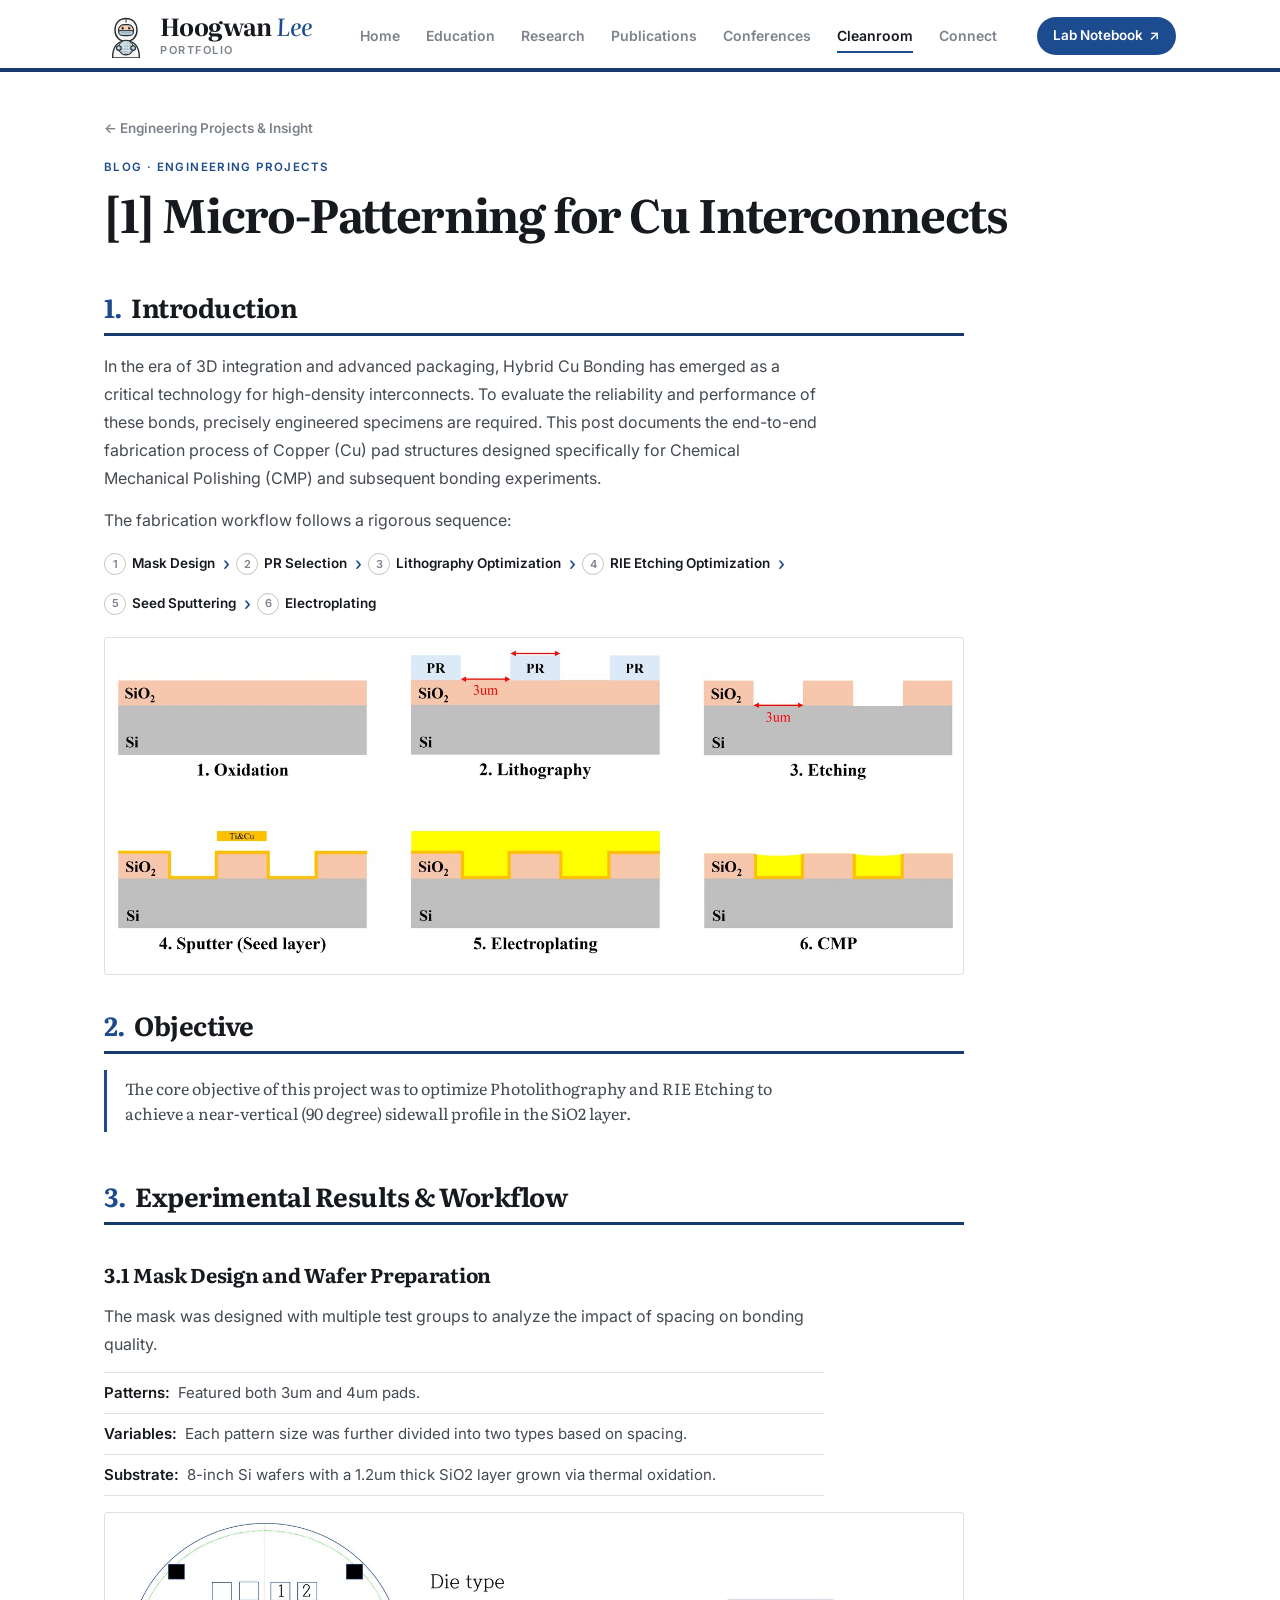
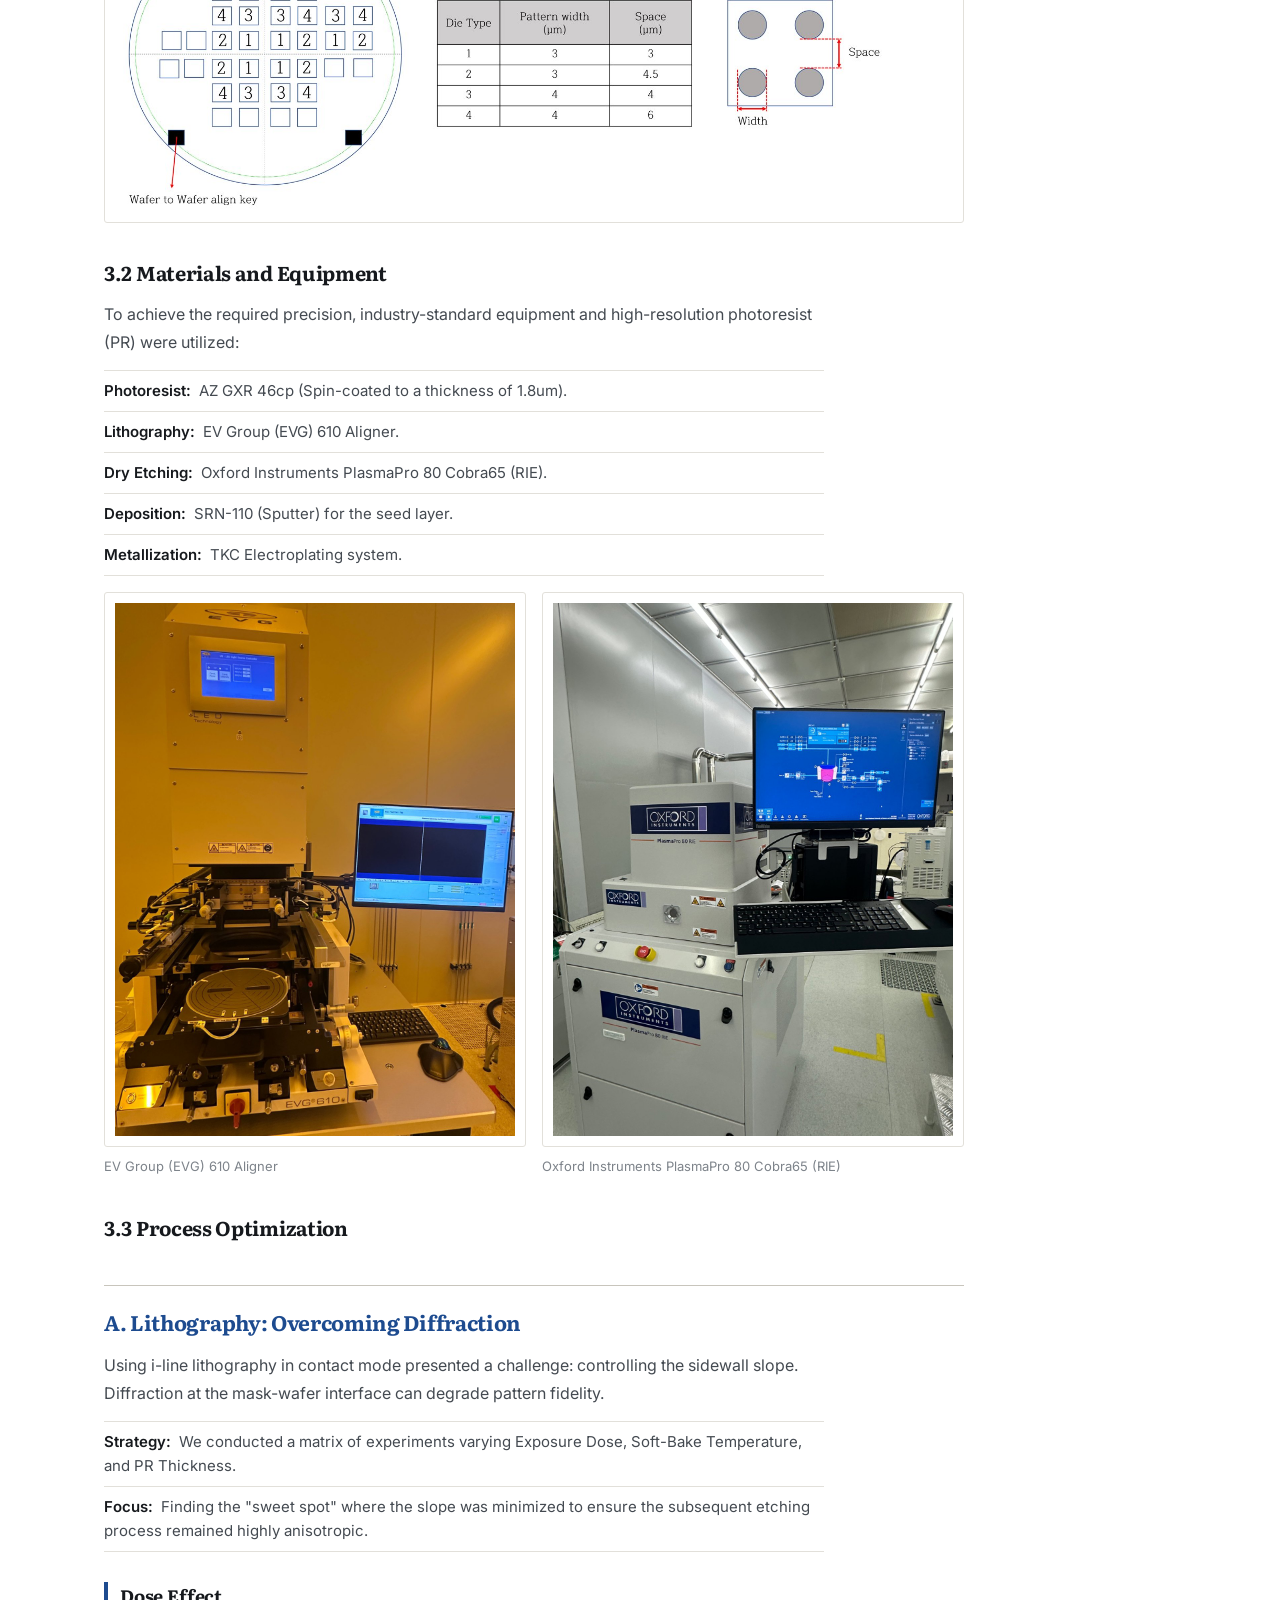
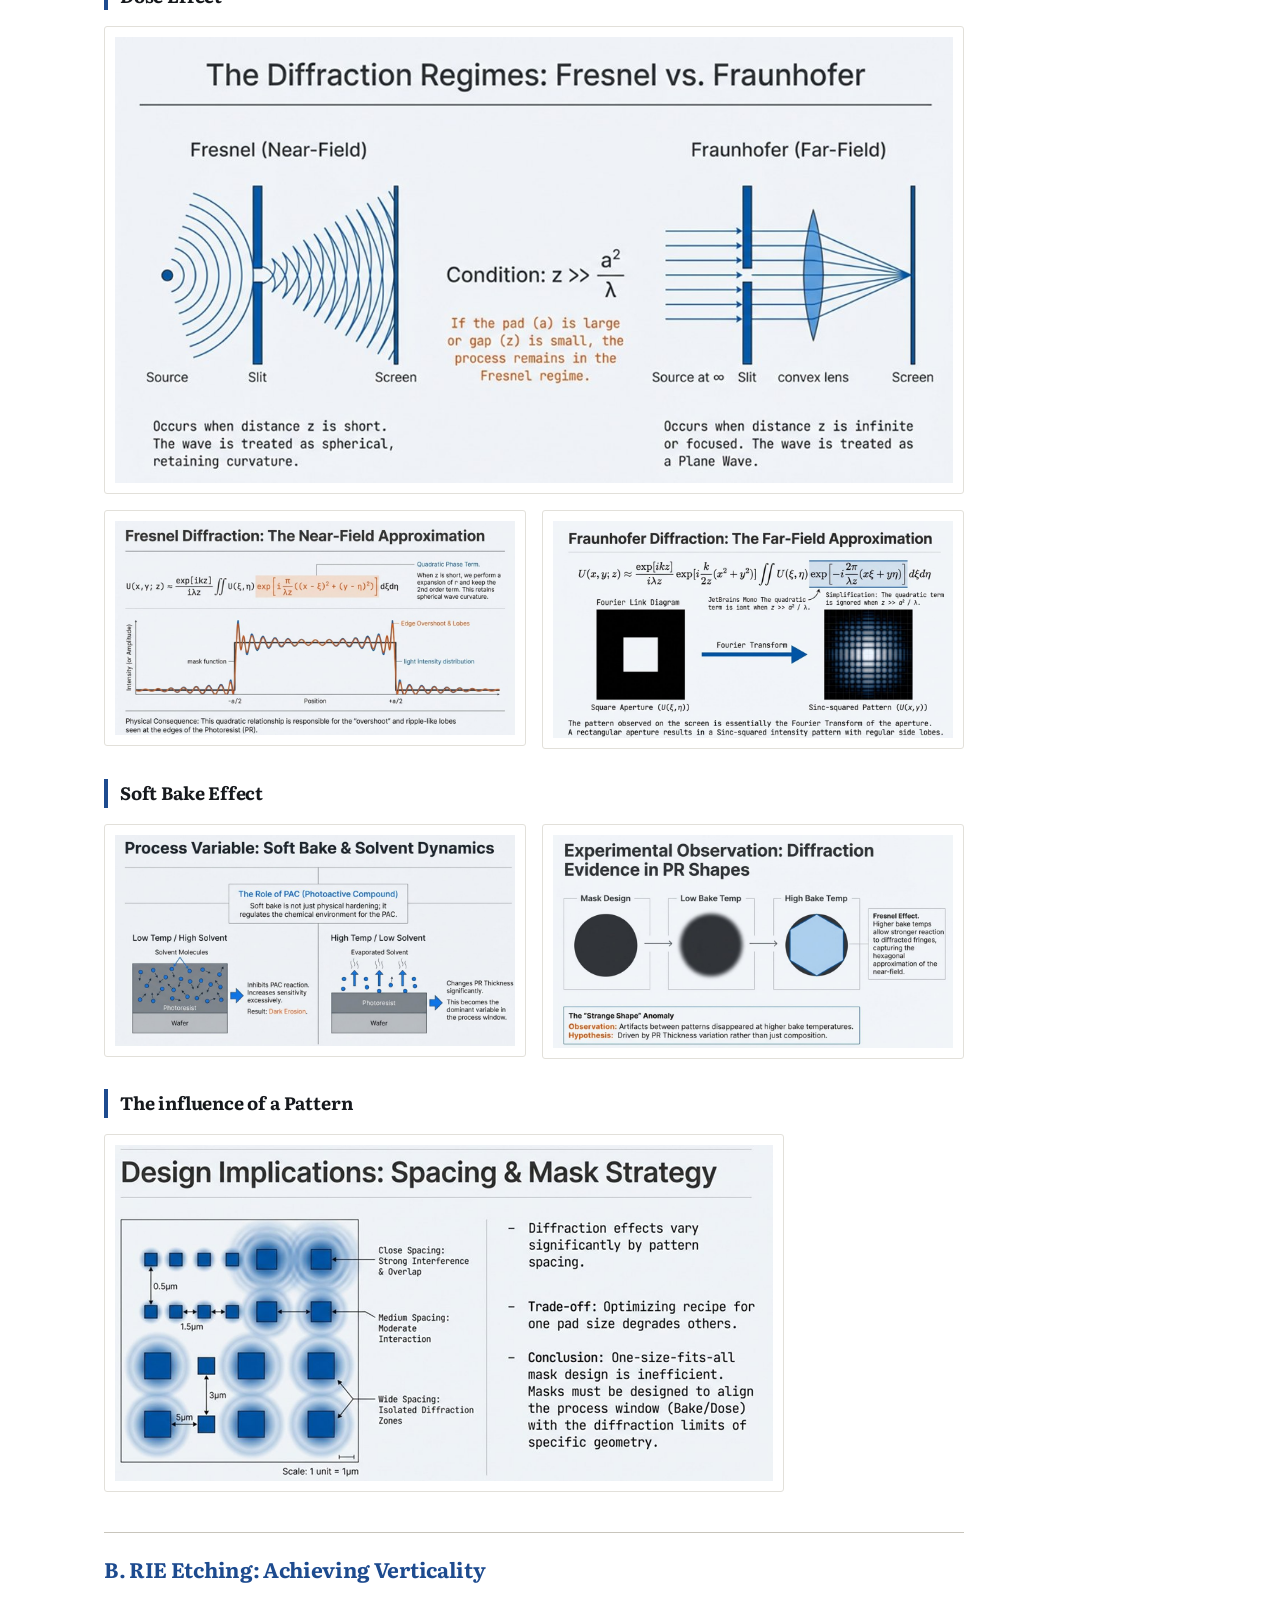
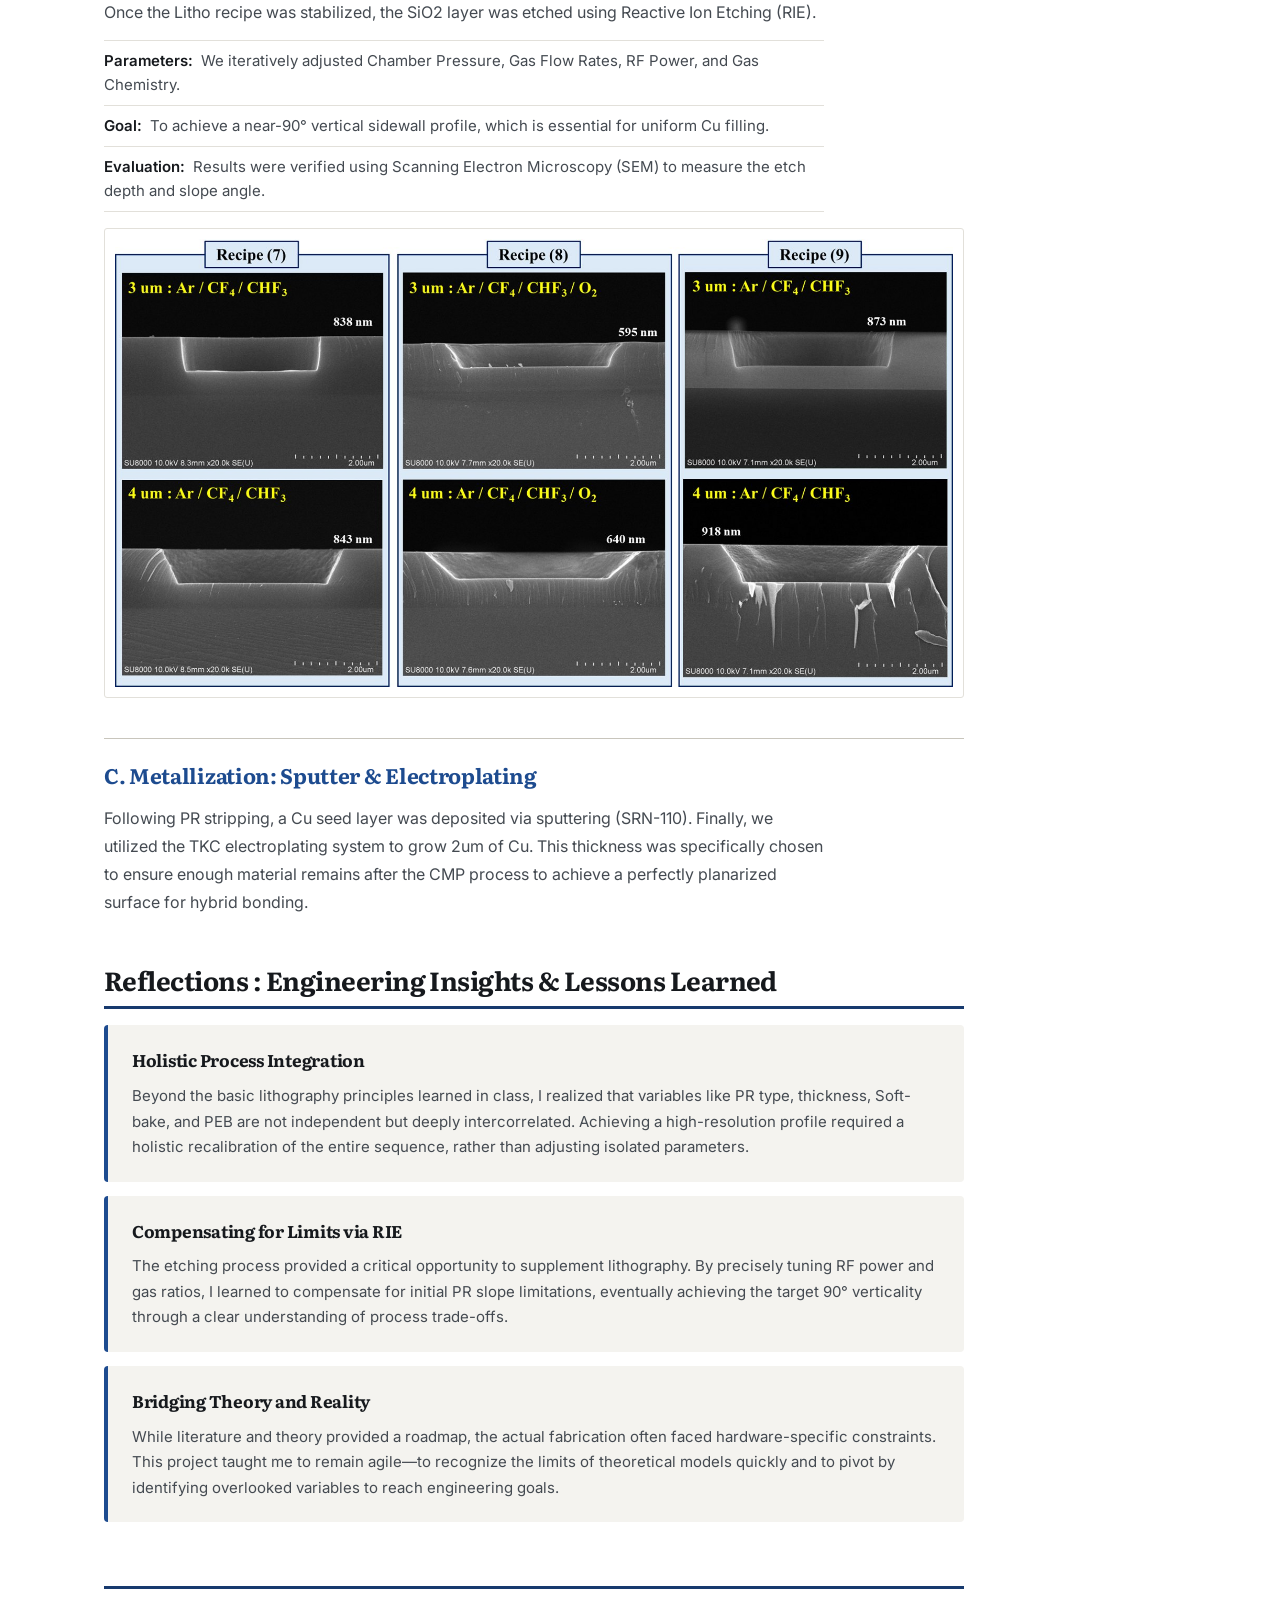
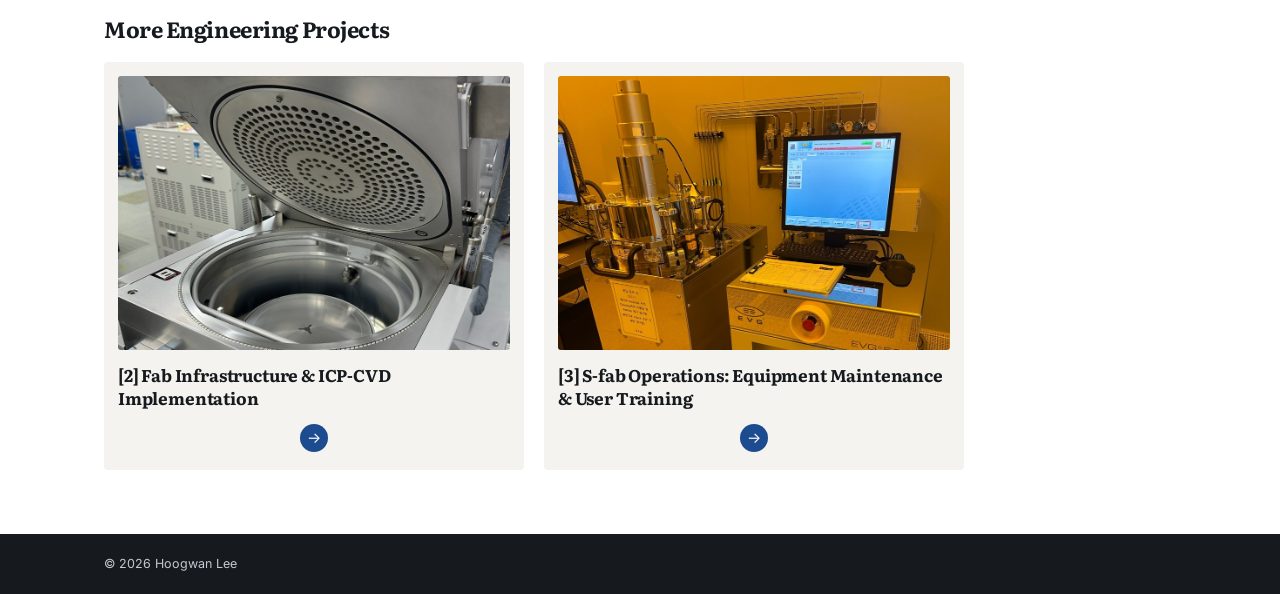
==== blog-1.html @ 6258e4db "Education: UNLV certificate photo beside the exchange program entry Co-Authored-By: Claude Opus 5.5 " ====
<!DOCTYPE html>
<html lang="en">
<head>
<meta charset="UTF-8">
<meta name="viewport" content="width=device-width, initial-scale=1.0, viewport-fit=cover">
<title>[1] Micro-Patterning for Cu Interconnects · Hoogwan Lee</title>
<meta name="claude:viewport-fit-sides" content="cover">
<meta name="description" content="Researcher-engineer bridging advanced process innovation with system-level architecture for next-generation 3D integration">
<link rel="icon" type="image/svg+xml" href="assets/engineer.svg">
<meta property="og:type" content="website">
<meta property="og:site_name" content="Hoogwan's Portfolio">
<meta property="og:title" content="Hoogwan's Portfolio">
<meta property="og:description" content="Hoogwan Lee · Semiconductor Engineering · Advanced Packaging">
<meta property="og:url" content="https://hoogwan-portfolio.vercel.app/">
<meta property="og:image" content="https://hoogwan-portfolio.vercel.app/assets/og-image.png">
<meta property="og:image:width" content="1200">
<meta property="og:image:height" content="630">
<meta name="twitter:card" content="summary_large_image">
<meta name="twitter:title" content="Hoogwan's Portfolio">
<meta name="twitter:image" content="https://hoogwan-portfolio.vercel.app/assets/og-image.png">
<link rel="preconnect" href="https://fonts.googleapis.com">
<link rel="preconnect" href="https://fonts.gstatic.com" crossorigin>
<link href="https://fonts.googleapis.com/css2?family=Literata:ital,opsz,wght@0,7..72,400..800;1,7..72,400..700&family=Inter:wght@400;500;600;700&family=JetBrains+Mono:wght@400;500&display=swap" rel="stylesheet">
<style>
/* Layout: science-journal front page (as Hoogwan's Lab Notebook) — white page, ink type, heavy rules in one deep-blue signal colour */
:root {
  --ink: #16191d;
  --slate: #232a33;
  --mist: #c8c5bc;
  --bg: #ffffff;
  --plate: #ffffff;
  --panel: #f4f3ef;
  --line: #e2e0da;
  --line-strong: #c8c5bc;
  --ink-mid: #444a51;
  --ink-soft: #7d838a;
  --rule: #173a6e;
  --signal: #1d4b8f;
  --band: #232a33;
  --band-deep: #16191d;
  --on-band: #ffffff;
  --on-band-soft: #c3cad2;
  --serif: 'Literata', 'Source Serif 4', Georgia, 'Times New Roman', serif;
  --sans: 'Inter', -apple-system, 'Segoe UI', Roboto, 'Apple SD Gothic Neo', sans-serif;
  --mono: 'JetBrains Mono', 'SF Mono', Menlo, Consolas, monospace;
  --masthead-h: 72px;
}
@media (prefers-color-scheme: dark) {
  :root:not([data-theme="light"]) {
    --bg: #121418; --plate: #ffffff; --panel: #1b1e23; --line: #2b2f36; --line-strong: #3d424a; --mist: #4b5361;
    --ink: #eceae5; --ink-mid: #b9bcc1; --ink-soft: #868b92; --rule: #4f7cc4; --signal: #8fb2ea;
    --band: #1e242c; --band-deep: #0f1114; --on-band: #f4f4f2; --on-band-soft: #aab2bb;
    color-scheme: dark;
  }
}
:root[data-theme="dark"] {
  --bg: #121418; --plate: #ffffff; --panel: #1b1e23; --line: #2b2f36; --line-strong: #3d424a; --mist: #4b5361;
  --ink: #eceae5; --ink-mid: #b9bcc1; --ink-soft: #868b92; --rule: #4f7cc4; --signal: #8fb2ea;
  --band: #1e242c; --band-deep: #0f1114; --on-band: #f4f4f2; --on-band-soft: #aab2bb;
  color-scheme: dark;
}

* { box-sizing: border-box; }
[hidden] { display: none !important; }
html { scroll-behavior: smooth; }
@media (prefers-reduced-motion: reduce) { html { scroll-behavior: auto; } * { transition: none !important; } }
body {
  margin: 0; background: var(--bg); color: var(--ink);
  font-family: var(--sans); font-size: 15px; line-height: 1.6; -webkit-font-smoothing: antialiased;
}
a { color: inherit; }
:focus-visible { outline: 2px solid var(--signal); outline-offset: 3px; }
.wrap {
  max-width: 1120px; margin: 0 auto;
  padding-left: max(24px, env(safe-area-inset-left, 0px));
  padding-right: max(24px, env(safe-area-inset-right, 0px));
}

/* ---------- masthead ---------- */
.masthead { position: sticky; top: env(safe-area-inset-top, 0px); z-index: 20; background: var(--bg); box-shadow: inset 0 -4px 0 var(--rule); }
.masthead .wrap { display: flex; align-items: center; gap: 28px; min-height: var(--masthead-h); }
.brand { display: flex; align-items: center; gap: 12px; text-decoration: none; flex-shrink: 0; }
.brand img { width: 44px; height: 44px; display: block; }
.brand-name { display: block; font-family: var(--serif); font-size: 24px; font-weight: 700; line-height: 1.05; letter-spacing: -0.025em; font-variation-settings: "opsz" 60; }
.brand-name em { font-style: italic; font-weight: 500; color: var(--signal); }
.brand-sub { display: block; margin-top: 4px; font-size: 11px; font-weight: 600; letter-spacing: 0.14em; text-transform: uppercase; color: var(--ink-soft); }
.nav { margin-left: auto; display: flex; gap: 2px; overflow-x: auto; scrollbar-width: none; }
.nav::-webkit-scrollbar { display: none; }
.nav a { position: relative; padding: 24px 12px; font-size: 14px; font-weight: 600; color: var(--ink-soft); text-decoration: none; white-space: nowrap; transition: color .15s; }
.nav a:hover, .nav a.active { color: var(--ink); }
.nav a.active::after { content: ""; position: absolute; left: 12px; right: 12px; bottom: 18px; height: 2px; background: var(--signal); }
.nav a.page::after { content: " ↗"; font-weight: 500; color: var(--ink-soft); position: static; background: none; }

.nb-btn { flex-shrink: 0; display: inline-flex; align-items: center; gap: 6px; padding: 8px 16px; border-radius: 999px; background: var(--signal); color: var(--bg); font-size: 13.5px; font-weight: 600; text-decoration: none; white-space: nowrap; transition: filter .15s, transform .15s; }
.nb-btn:hover { filter: brightness(1.12); transform: translateY(-1px); }

/* ---------- shared scaffolding ---------- */
section { scroll-margin-top: calc(var(--masthead-h) + 12px); }
.block { padding-block: 30px 20px; }
.head { display: flex; align-items: baseline; flex-wrap: wrap; gap: 6px 14px; border-bottom: 3px solid var(--rule); padding-bottom: 12px; margin-bottom: 4px; }
.head h2 { margin: 0; font-family: var(--serif); font-size: 28px; font-weight: 700; letter-spacing: -0.025em; text-wrap: balance; }
.head-note { margin-left: auto; font-size: 13px; color: var(--ink-soft); }
.kicker { font-size: 11.5px; font-weight: 600; letter-spacing: 0.12em; text-transform: uppercase; color: var(--signal); }
.sub { margin: 28px 0 0; font-size: 11.5px; font-weight: 600; letter-spacing: 0.14em; text-transform: uppercase; color: var(--ink-soft); }
.link { text-decoration: none; background-image: linear-gradient(var(--signal), var(--signal)); background-size: 0 1.5px; background-position: 0 100%; background-repeat: no-repeat; transition: background-size .25s; }
.link:hover { background-size: 100% 1.5px; }
.more::after { content: " →"; color: var(--signal); }
.chips { display: flex; flex-wrap: wrap; gap: 6px; }
.chip { border: 1px solid var(--line-strong); border-radius: 999px; padding: 3px 11px; font-size: 12.5px; color: var(--ink-mid); background: transparent; white-space: nowrap; }

/* ---------- lead / tabs ---------- */
.lead-top { padding-block: 44px 28px; }
.lead-top h1 { margin: 14px 0 0; max-width: 1000px; font-family: var(--serif); font-size: clamp(32px, 4.4vw, 54px); font-weight: 700; line-height: 1.1; letter-spacing: -0.03em; font-variation-settings: "opsz" 72; text-wrap: balance; }
.lead-top h1 em { font-style: italic; font-weight: 500; color: var(--signal); }
.lead { display: grid; grid-template-columns: 1fr 1fr; gap: 48px; align-items: start; padding-block: 0 36px; }
.lead > * { min-width: 0; }
.tabs { display: inline-flex; gap: 4px; padding: 4px; margin-bottom: 20px; border: 1px solid var(--line-strong); border-radius: 999px; max-width: 100%; overflow-x: auto; scrollbar-width: none; }
.tab { border: 0; background: transparent; padding: 8px 18px; border-radius: 999px; font: 600 14px var(--sans); color: var(--ink-mid); cursor: pointer; white-space: nowrap; transition: background .15s, color .15s; }
.tab:hover { color: var(--ink); background: var(--panel); }
.tab[aria-selected="true"] { color: var(--bg); background: var(--signal); }
.tabpanel { min-height: 0; }
.tabpanel p { margin: 0 0 16px; font-size: 15.5px; line-height: 1.72; color: var(--ink-mid); max-width: 560px; }
.kv { margin: 0; padding: 0; list-style: none; display: grid; gap: 0; max-width: 560px; }
.kv li { display: flex; justify-content: space-between; flex-wrap: wrap; gap: 2px 16px; padding: 8px 0; border-top: 1px solid var(--line); font-size: 14px; }
.kv li span:last-child { color: var(--ink-soft); font-variant-numeric: tabular-nums; }
.interest-tags { margin: 4px 0 18px; }
.stats { display: flex; flex-wrap: wrap; row-gap: 14px; margin-top: 28px; }
.stats div { display: flex; flex-direction: column; padding-right: 18px; margin-right: 18px; border-right: 1px solid var(--line); font-size: 11px; letter-spacing: 0.08em; text-transform: uppercase; color: var(--ink-soft); }
.stats div:last-child { border-right: none; }
.stats b { font-family: var(--serif); font-size: 30px; font-weight: 700; color: var(--ink); letter-spacing: -0.02em; text-transform: none; line-height: 1.1; font-variant-numeric: tabular-nums; }
.fig { margin: 0; }
.fig img { display: block; width: 100%; height: auto; aspect-ratio: 16 / 10; object-fit: cover; border-radius: 3px; max-width: 100%; }
.fig figcaption { margin-top: 10px; font-size: 12.5px; line-height: 1.5; color: var(--ink-soft); }
.fig figcaption b { font-family: var(--serif); color: var(--ink); margin-right: 4px; }

/* ---------- coursework (expandable) ---------- */
.courses { border-bottom: 1px solid var(--line); }
.courses summary { list-style: none; cursor: pointer; display: flex; align-items: baseline; gap: 12px; padding: 18px 0; font-family: var(--serif); font-size: 20px; font-weight: 700; letter-spacing: -0.015em; }
.courses summary::-webkit-details-marker { display: none; }
.courses summary::before { content: "+"; width: 18px; font-family: var(--sans); font-weight: 500; color: var(--signal); }
.courses[open] summary::before { content: "−"; }
.courses summary:hover { color: var(--signal); }
.courses-count { font-family: var(--sans); font-size: 13px; font-weight: 500; color: var(--ink-soft); letter-spacing: 0; }
.courses-body { display: grid; grid-template-columns: 1fr 2fr; gap: 32px; padding: 0 0 24px 30px; }
.courses-body > * { min-width: 0; }
.courses-body h3 { margin: 0 0 8px; font-size: 11.5px; font-weight: 600; letter-spacing: 0.12em; text-transform: uppercase; color: var(--signal); }
.courses-body h3 span { color: var(--ink-soft); margin-left: 4px; }
.course-list { margin: 0; padding: 0; list-style: none; }
.course-list.two { columns: 2; column-gap: 28px; }
.course-list li { break-inside: avoid; padding: 6px 0; border-top: 1px solid var(--line); font-size: 14px; color: var(--ink-mid); }

/* ---------- lab notebook feature card ---------- */
.nb-card { display: grid; grid-template-columns: minmax(0, 1.05fr) minmax(0, 1fr); align-items: stretch; margin-bottom: 40px; border: 1px solid var(--line); border-radius: 6px; overflow: hidden; text-decoration: none; background: var(--plate); transition: border-color .2s, box-shadow .2s; }
.nb-card:hover { border-color: var(--signal); box-shadow: 0 6px 24px rgba(23,58,110,0.12); }
.nb-shot { display: block; background: #232a33; padding: 18px; }
.nb-shot img { display: block; width: 100%; height: 100%; max-width: 100%; object-fit: contain; transition: transform .4s; }
.nb-card:hover .nb-shot img { transform: scale(1.03); }
.nb-text { display: flex; flex-direction: column; justify-content: center; gap: 10px; padding: 26px 30px; background: var(--bg); }
.nb-kicker { display: flex; align-items: center; gap: 8px; font-size: 11.5px; font-weight: 600; letter-spacing: 0.12em; text-transform: uppercase; color: var(--signal); }
.nb-kicker img { width: 22px; height: 22px; }
.nb-title { font-family: var(--serif); font-size: 22px; font-weight: 700; line-height: 1.25; letter-spacing: -0.02em; color: var(--ink); text-wrap: balance; }
.nb-desc { font-size: 14.5px; line-height: 1.6; color: var(--ink-mid); }
.nb-cta { align-self: flex-start; margin-top: 6px; padding: 9px 18px; border-radius: 999px; background: var(--signal); color: var(--bg); font-size: 14px; font-weight: 600; }
.nb-cta span { display: inline-block; transition: transform .2s; }
.nb-card:hover .nb-cta span { transform: translateX(3px); }

/* ---------- rows ---------- */
.rows { display: flex; flex-direction: column; }
.row { display: grid; grid-template-columns: 170px 1fr; gap: 28px; padding: 24px 0; border-bottom: 1px solid var(--line); }
.row > * { min-width: 0; }
.when { font-size: 13px; color: var(--ink-soft); font-variant-numeric: tabular-nums; padding-top: 4px; }
.when .deg { display: block; font-family: var(--serif); font-size: 26px; font-weight: 700; color: var(--ink); line-height: 1.1; margin-bottom: 4px; }
.row h3 { margin: 0 0 4px; font-family: var(--serif); font-size: 20px; font-weight: 700; letter-spacing: -0.015em; line-height: 1.3; }
.row .where { margin: 0 0 10px; color: var(--ink-mid); font-size: 14.5px; }
.facts { margin: 8px 0 0; padding: 0; list-style: none; display: flex; flex-direction: column; font-size: 14.5px; max-width: 760px; border-bottom: 1px solid var(--line); }
.facts li { display: grid; grid-template-columns: 128px 1fr; gap: 16px; padding: 9px 0; border-top: 1px solid var(--line); align-items: baseline; }
.facts li > span { min-width: 0; }
.facts li > span:first-child { color: var(--ink-soft); font-size: 11.5px; font-weight: 600; letter-spacing: 0.08em; text-transform: uppercase; }
.row-media { display: grid; grid-template-columns: minmax(0, 760px) 132px; justify-content: space-between; gap: 28px; align-items: start; }
.row-media > * { min-width: 0; }
.row-thumb.zoom { padding: 4px; }
.row-thumb.zoom img { aspect-ratio: 3 / 4; object-fit: cover; }
.thesis { font-family: var(--serif); font-style: italic; font-size: 16px; }

/* figures inside research rows */
.plates { display: grid; grid-template-columns: repeat(2, minmax(0, 1fr)); gap: 16px; margin-top: 18px; }
.plate { margin: 0; display: flex; flex-direction: column; gap: 8px; }
.zoom { display: block; width: 100%; padding: 10px; border: 1px solid var(--line); border-radius: 3px; background: var(--plate); cursor: zoom-in; transition: border-color .15s; }
.zoom:hover { border-color: var(--mist); }
.zoom img { display: block; width: 100%; height: auto; aspect-ratio: 1 / 1; object-fit: contain; max-width: 100%; }
.plate figcaption { font-size: 12.5px; line-height: 1.5; color: var(--ink-soft); }
.plate figcaption b { font-family: var(--serif); color: var(--ink); margin-right: 4px; }

/* ---------- publications: first-author ---------- */
.lead-pubs { list-style: none; margin: 0; padding: 0; }
.lead-pub { display: grid; grid-template-columns: 200px 1fr 60px; gap: 24px; align-items: start; padding: 20px 0; border-bottom: 1px solid var(--line); }
.lead-pub > * { min-width: 0; }
.lead-pub .zoom { padding: 6px; }
.lead-pub .zoom img { aspect-ratio: 16 / 10; }
.pub-title { margin: 0 0 6px; font-family: var(--serif); font-size: 18px; font-weight: 600; line-height: 1.38; letter-spacing: -0.01em; }
.pub-title a { text-decoration: none; }
.pub-auth { margin: 0 0 3px; font-size: 13.5px; color: var(--ink-mid); }
.pub-auth b { color: var(--ink); font-weight: 700; }
.pub-venue { margin: 0; font-size: 13.5px; color: var(--ink-soft); }
.pub-venue i { color: var(--ink-mid); }
.pub-doi { display: block; margin-top: 3px; font-family: var(--mono); font-size: 12px; overflow-wrap: anywhere; }
.pub-year { text-align: right; font-family: var(--serif); font-size: 15px; font-weight: 700; color: var(--ink-mid); padding-top: 2px; }

/* ---------- conferences: first-author ---------- */
.confs { list-style: none; margin: 0; padding: 0; }
.conf { display: grid; grid-template-columns: 150px 1fr 72px; gap: 18px; align-items: baseline; padding: 14px 0; border-bottom: 1px solid var(--line); }
.conf > * { min-width: 0; }
.conf-ev { font-family: var(--serif); font-size: 16px; font-weight: 700; letter-spacing: -0.01em; }
.conf-ev small { display: block; font-family: var(--sans); font-size: 12px; font-weight: 500; color: var(--ink-soft); }
.conf-title { margin: 0 0 3px; font-size: 15px; font-weight: 500; line-height: 1.45; }
.conf-auth { margin: 0; font-size: 13px; color: var(--ink-soft); }
.conf-auth b { color: var(--ink-mid); }
.type { justify-self: end; font-size: 11px; font-weight: 600; letter-spacing: 0.08em; text-transform: uppercase; border: 1px solid var(--line-strong); color: var(--ink-soft); padding: 2px 8px; border-radius: 2px; }
.type.oral { border-color: var(--signal); color: var(--signal); }

/* ---------- co-authored: compact three-column cards ---------- */
.co-grid { list-style: none; margin: 14px 0 0; padding: 0; display: grid; grid-template-columns: repeat(3, minmax(0, 1fr)); gap: 12px; }
.co { display: flex; flex-direction: column; gap: 6px; padding: 14px 16px; background: var(--panel); border-radius: 3px; min-width: 0; }
.co-meta { display: flex; justify-content: space-between; align-items: baseline; gap: 8px; font-size: 11.5px; font-weight: 600; letter-spacing: 0.06em; text-transform: uppercase; color: var(--ink-soft); }
.co-title { margin: 0; font-family: var(--serif); font-size: 14.5px; font-weight: 600; line-height: 1.4; }
.co-title a { text-decoration: none; }
.co-auth { margin: 0; font-size: 12.5px; color: var(--ink-soft); line-height: 1.45; }
.co-auth b { color: var(--ink-mid); }
.co-venue { margin: auto 0 0; font-size: 12px; color: var(--ink-mid); font-style: italic; }
.co .type { justify-self: auto; font-size: 10px; padding: 1px 6px; }

/* ---------- lab notebook card ---------- */
.note-card { margin-top: 22px; display: flex; align-items: center; gap: 16px; flex-wrap: wrap; background: var(--panel); padding: 18px 20px; border-radius: 3px; }
.note-card img { width: 40px; height: 40px; }
.note-card > div { flex: 1; min-width: 200px; }
.note-card strong { display: block; font-family: var(--serif); font-size: 17px; }
.note-card span { font-size: 13.5px; color: var(--ink-mid); }
.note-card a { font-weight: 600; font-size: 14px; text-decoration: none; }

/* ---------- cleanroom page ---------- */
.page-head { padding-block: 44px 8px; }
.page-head h1 { margin: 12px 0 10px; font-family: var(--serif); font-size: clamp(32px, 4vw, 46px); font-weight: 700; letter-spacing: -0.03em; line-height: 1.1; }
.page-head p { margin: 0; max-width: 620px; font-size: 16px; color: var(--ink-mid); }
.video { margin-top: 26px; position: relative; width: 100%; max-width: 100%; aspect-ratio: 16 / 9; background: var(--band-deep); border-radius: 3px; overflow: hidden; }
.video iframe { position: absolute; inset: 0; width: 100%; height: 100%; border: 0; }
.back { font-size: 13.5px; font-weight: 600; text-decoration: none; color: var(--ink-soft); }
.back:hover { color: var(--ink); }
.tools { display: grid; grid-template-columns: repeat(auto-fill, minmax(230px, 1fr)); gap: 0 28px; margin-top: 6px; }
.tool { padding: 12px 0; border-bottom: 1px solid var(--line); display: flex; flex-direction: column; gap: 1px; }
.tool b { font-weight: 600; font-size: 14.5px; }
.tool span { font-size: 12.5px; color: var(--ink-soft); font-family: var(--mono); }
.skills { display: grid; grid-template-columns: repeat(2, minmax(0, 1fr)); gap: 28px; }
.skills h3 { margin: 22px 0 10px; font-family: var(--serif); font-size: 18px; }

/* ---------- blog cards & posts ---------- */
.blog-lede { margin: 14px 0 0; max-width: 620px; font-family: var(--serif); font-style: italic; font-size: 16px; color: var(--ink-mid); }
.blog-grid { list-style: none; margin: 22px 0 0; padding: 0; display: grid; grid-template-columns: repeat(3, minmax(0, 1fr)); gap: 20px; }
.post-card { display: flex; flex-direction: column; gap: 14px; height: 100%; padding: 14px 14px 18px; background: var(--panel); border-radius: 4px; text-decoration: none; transition: background .2s; }
.post-card:hover { background: var(--line); }
.post-card img { display: block; width: 100%; height: auto; aspect-ratio: 347 / 242; object-fit: cover; border-radius: 3px; max-width: 100%; background: var(--plate); }
.post-title { font-family: var(--serif); font-size: 17px; font-weight: 700; line-height: 1.35; letter-spacing: -0.01em; }
.post-go { margin-top: auto; align-self: center; width: 28px; height: 28px; border-radius: 50%; background: var(--signal); color: var(--bg); display: flex; align-items: center; justify-content: center; font-size: 15px; transition: transform .2s; }
.post-card:hover .post-go { transform: translateX(3px); }
.post-hero { margin: 26px 0 0; max-width: 760px; }
.post-hero img { display: block; width: 100%; height: auto; border-radius: 3px; max-width: 100%; }
.post-body { max-width: 860px; padding-block: 8px 8px; font-size: 16px; line-height: 1.75; color: var(--ink-mid); }
.post-sec { padding-top: 34px; }
.post-sec > p, .post-sec > ul, .post-sec > ol { max-width: 720px; }
.post-sec h2 { margin: 0 0 16px; padding-bottom: 10px; border-bottom: 3px solid var(--rule); font-family: var(--serif); font-size: 26px; font-weight: 700; letter-spacing: -0.02em; line-height: 1.25; color: var(--ink); }
.sec-n { color: var(--signal); margin-right: 4px; }
.post-sec h3 { margin: 32px 0 10px; font-family: var(--serif); font-size: 20px; font-weight: 700; letter-spacing: -0.015em; color: var(--ink); }
.post-sec h4 { margin: 40px 0 10px; padding-top: 18px; border-top: 1px solid var(--line-strong); font-family: var(--serif); font-size: 21px; font-weight: 700; letter-spacing: -0.015em; color: var(--signal); }
.post-sec h5 { margin: 30px 0 4px; padding: 2px 0 2px 12px; border-left: 4px solid var(--signal); font-family: var(--serif); font-size: 18px; font-weight: 700; letter-spacing: -0.01em; line-height: 1.35; color: var(--ink); }
.post-sec p { margin: 0 0 14px; max-width: 720px; }
.callout { padding: 6px 0 6px 18px; border-left: 3px solid var(--signal); font-family: var(--serif); font-size: 19px; line-height: 1.55; color: var(--ink); }
.flow { counter-reset: step; list-style: none; margin: 4px 0 18px; padding: 0; display: flex; flex-wrap: wrap; align-items: center; gap: 8px 6px; }
.flow li { display: flex; align-items: center; gap: 6px; font-size: 13.5px; font-weight: 600; color: var(--ink); }
.flow li:not(:last-child)::after { content: "›"; color: var(--signal); font-size: 18px; font-weight: 500; margin-left: 2px; }
.flow li { padding: 0; counter-increment: step; }
.flow li::before { content: counter(step); display: inline-flex; align-items: center; justify-content: center; width: 20px; height: 20px; border-radius: 50%; border: 1px solid var(--line-strong); font-size: 11px; color: var(--ink-soft); }
.spec { margin: 6px 0 14px; padding: 0; list-style: none; border-bottom: 1px solid var(--line); }
.spec li { padding: 8px 0; border-top: 1px solid var(--line); font-size: 15px; line-height: 1.6; }
.spec li b { color: var(--ink); font-weight: 600; margin-right: 4px; }
.post-fig { margin: 16px 0 0; min-width: 0; }
.post-fig.narrow { max-width: 680px; }
.post-fig.portrait { max-width: 420px; }
.fig-grid4 { display: grid; grid-template-columns: repeat(4, minmax(0, 1fr)); gap: 14px; margin-top: 16px; align-items: start; }
.fig-grid4 .post-fig { margin: 0; }
.fig-grid4 .zoom { padding: 6px; }
.fig-grid4 .post-fig .zoom img { aspect-ratio: 3 / 4; object-fit: cover; }
.fig-grid4 figcaption { font-weight: 600; color: var(--ink-mid); }
.post-sec > .phases { max-width: none; }
.phases { list-style: none; margin: 10px 0 0; padding: 0; display: grid; grid-template-columns: repeat(3, minmax(0, 1fr)); gap: 14px; }
.phases li { position: relative; display: flex; flex-direction: column; gap: 6px; padding: 18px 18px 6px; background: var(--panel); border-radius: 4px; border-top: 3px solid var(--signal); min-width: 0; }
.phase-n { font-size: 11.5px; font-weight: 600; letter-spacing: 0.12em; text-transform: uppercase; color: var(--signal); }
.phases b { font-family: var(--serif); font-size: 17px; color: var(--ink); }
.phases p { font-size: 14.5px; line-height: 1.65; }
.table-scroll { margin-top: 14px; max-width: 100%; overflow-x: auto; border: 1px solid var(--line); border-radius: 4px; }
.data-table { width: 100%; border-collapse: collapse; font-size: 13px; line-height: 1.35; font-variant-numeric: tabular-nums; color: var(--ink); white-space: nowrap; }
.data-table caption { caption-side: top; text-align: left; padding: 10px 12px; font-size: 11.5px; font-weight: 600; letter-spacing: 0.08em; text-transform: uppercase; color: var(--ink-soft); background: var(--bg); border-bottom: 1px solid var(--line); }
.data-table th, .data-table td { padding: 8px 6px; text-align: center; border-bottom: 1px solid var(--line); }
.data-table thead th { background: var(--panel); font-size: 12px; font-weight: 600; color: var(--ink-mid); vertical-align: bottom; }
.data-table thead th small { display: block; font-weight: 500; color: var(--ink-soft); font-size: 11px; }
.data-table tbody th { font-weight: 700; text-align: left; }
.data-table tbody tr:last-child th, .data-table tbody tr:last-child td { border-bottom: 0; }
.data-table .hl { color: var(--signal); font-weight: 700; }
.data-table thead .hl { color: var(--signal); }
.post-fig .zoom img { aspect-ratio: auto; }
.post-fig figcaption { margin-top: 8px; font-size: 13px; color: var(--ink-soft); }
.fig-pair { display: grid; grid-template-columns: repeat(2, minmax(0, 1fr)); gap: 16px; align-items: start; margin-top: 16px; }
.fig-pair .post-fig { margin: 0; }
.insights { display: flex; flex-direction: column; gap: 14px; }
.insight { padding: 20px 24px 8px; background: var(--panel); border-radius: 4px; border-left: 4px solid var(--signal); }
.insight h3 { margin: 0 0 8px; font-size: 17px; }
.insight p { font-size: 15px; line-height: 1.7; max-width: none; }
.more-posts { max-width: 860px; margin-top: 56px; padding-top: 22px; border-top: 3px solid var(--rule); }
.more-posts h2 { margin: 0 0 16px; font-family: var(--serif); font-size: 22px; font-weight: 700; letter-spacing: -0.02em; color: var(--ink); }
.more-posts .blog-grid { margin-top: 0; grid-template-columns: repeat(2, minmax(0, 1fr)); max-width: 860px; }
.post-pending { padding: 16px 18px; border-left: 2px solid var(--line-strong); color: var(--ink-soft); font-style: italic; }

/* ---------- connect ---------- */
.connect { margin-top: 44px; background: var(--band); color: var(--on-band); }
.connect .wrap { padding-block: 56px; display: grid; grid-template-columns: 360px 1fr; gap: 52px; align-items: center; }
.connect .wrap > * { min-width: 0; }
.connect .kicker { color: var(--on-band-soft); }
.portrait { margin: 0; }
.portrait img { display: block; width: 100%; height: auto; aspect-ratio: 4 / 5; object-fit: cover; object-position: 47% 60%; border-radius: 3px; max-width: 100%; }
.connect h2 { margin: 12px 0 6px; font-family: var(--serif); font-size: clamp(30px, 3.4vw, 42px); font-weight: 700; letter-spacing: -0.03em; line-height: 1.1; }
.affil { margin: 0 0 26px; color: var(--on-band-soft); font-size: 15px; line-height: 1.6; }
.contact { margin: 0; display: grid; grid-template-columns: 100px 1fr; gap: 10px 18px; font-size: 15px; }
.contact dt { font-size: 11px; font-weight: 600; letter-spacing: 0.1em; text-transform: uppercase; color: var(--on-band-soft); padding-top: 3px; }
.contact dd { margin: 0; min-width: 0; overflow-wrap: anywhere; }
.contact a { text-decoration: none; border-bottom: 1px solid var(--on-band-soft); }
.contact a:hover { border-bottom-color: var(--on-band); }
.labs { list-style: none; margin: 0; padding: 0; display: flex; flex-direction: column; gap: 10px; }
.labs li { display: flex; flex-direction: column; gap: 2px; padding-left: 12px; border-left: 2px solid var(--on-band-soft); }
.labs li span { font-size: 13px; color: var(--on-band-soft); }
.labs a { align-self: flex-start; }
.copy { margin-left: 8px; font: 600 11px var(--sans); letter-spacing: 0.06em; text-transform: uppercase; background: transparent; color: var(--on-band-soft); border: 1px solid var(--on-band-soft); border-radius: 2px; padding: 2px 7px; cursor: pointer; vertical-align: 2px; }
.copy:hover { color: var(--on-band); border-color: var(--on-band); }
.actions { display: flex; flex-wrap: wrap; gap: 12px; margin-top: 30px; }
.btn { display: inline-flex; align-items: center; gap: 8px; padding: 11px 20px; border-radius: 999px; font-weight: 600; font-size: 14px; text-decoration: none; border: 1px solid var(--on-band-soft); color: var(--on-band); }
.btn.primary { background: var(--on-band); border-color: var(--on-band); color: var(--band-deep); }
.btn:hover { border-color: var(--on-band); }
footer { background: var(--band-deep); color: var(--on-band-soft); }
footer .wrap { padding-block: 20px; display: flex; flex-wrap: wrap; justify-content: space-between; gap: 8px; font-size: 12.5px; }
.cleanroom-page footer { margin-top: 56px; }

/* ---------- lightbox ---------- */
.lightbox { position: fixed; inset: 0; z-index: 50; background: rgba(28,31,36,0.86); display: flex; align-items: center; justify-content: center;
  padding: calc(16px + env(safe-area-inset-top, 0px)) max(16px, env(safe-area-inset-right, 0px)) calc(16px + env(safe-area-inset-bottom, 0px)) max(16px, env(safe-area-inset-left, 0px)); }
.lightbox figure { margin: 0; max-width: min(1200px, 100%); max-height: 100%; display: flex; flex-direction: column; gap: 10px; }
.lightbox img { display: block; max-width: 100%; max-height: calc(100vh - 120px); object-fit: contain; background: #ffffff; border-radius: 3px; padding: 10px; }
.lightbox figcaption { color: #f2ede7; font-size: 13.5px; line-height: 1.5; }
.lightbox-close { position: absolute; top: calc(12px + env(safe-area-inset-top, 0px)); right: max(12px, env(safe-area-inset-right, 0px)); border: 1px solid #9aa2ad; background: #1c1f24; color: #f2ede7; border-radius: 999px; padding: 6px 14px; font: 600 13px var(--sans); cursor: pointer; }

/* ---------- responsive ---------- */
@media (max-width: 900px) {
  :root { --masthead-h: 112px; }
  .masthead .wrap { flex-direction: column; align-items: stretch; gap: 0; padding-top: 12px; }
  .nav { margin-left: -12px; }
  .nav a { padding: 14px 12px 18px; }
  .nav a.active::after { bottom: 10px; }
  .masthead .wrap { position: relative; }
  .nb-btn { position: absolute; top: 18px; right: max(24px, env(safe-area-inset-right, 0px)); padding: 7px 13px; font-size: 12.5px; }
  .nb-card { grid-template-columns: 1fr; }
  .nb-text { padding: 20px 20px 22px; }
  .lead-top { padding-block: 32px 22px; }
  .lead { grid-template-columns: 1fr; gap: 28px; }
  .tabpanel { min-height: 0; }
  .connect .wrap { grid-template-columns: 1fr; gap: 32px; }
  .portrait { max-width: 360px; }
  .skills { grid-template-columns: 1fr; gap: 0; }
  .courses-body { grid-template-columns: 1fr; padding-left: 0; }
  .co-grid { grid-template-columns: repeat(2, minmax(0, 1fr)); }
  .blog-grid { grid-template-columns: repeat(2, minmax(0, 1fr)); }
  .fig-grid4 { grid-template-columns: repeat(2, minmax(0, 1fr)); }
  .phases { grid-template-columns: 1fr; }
  .lead-pub { grid-template-columns: 160px 1fr; }
  .lead-pub .pub-year { grid-column: 2; grid-row: 1; text-align: left; padding: 0; font-size: 13px; }
  .lead-pub .pub-body { grid-column: 2; }
  .lead-pub .zoom { grid-row: 1 / span 2; }
}
@media (max-width: 640px) {
  .wrap { padding-left: max(16px, env(safe-area-inset-left, 0px)); padding-right: max(16px, env(safe-area-inset-right, 0px)); }
  :root { --masthead-h: 104px; }
  .nb-btn { right: max(16px, env(safe-area-inset-right, 0px)); }
  .row { grid-template-columns: 1fr; gap: 8px; }
  .when .deg { display: inline; font-size: 22px; margin-right: 8px; }
  .facts li { grid-template-columns: 1fr; gap: 2px; }
  .row-media { grid-template-columns: minmax(0, 1fr) 96px; gap: 14px; }
  .plates { grid-template-columns: 1fr; }
  .course-list.two { columns: 1; }
  .lead-pub { grid-template-columns: 1fr; gap: 10px; }
  .lead-pub .zoom, .lead-pub .pub-year, .lead-pub .pub-body { grid-column: auto; grid-row: auto; }
  .lead-pub .zoom { max-width: 260px; }
  .conf { grid-template-columns: 1fr auto; gap: 4px 12px; }
  .conf-body { grid-column: 1 / -1; }
  .co-grid { grid-template-columns: 1fr; }
  .blog-grid { grid-template-columns: 1fr; }
  .fig-pair { grid-template-columns: 1fr; }
  .more-posts .blog-grid { grid-template-columns: 1fr; }
  .contact { grid-template-columns: 1fr; gap: 2px; }
  .contact dd { margin-bottom: 10px; }
}
</style>
</head>
<body class="cleanroom-page">
<header class="masthead">
  <div class="wrap">
    <a class="brand" href="./#about" aria-label="Hoogwan Lee portfolio, back to top">
      <img src="assets/engineer.svg" alt="" width="44" height="44">
      <span>
        <span class="brand-name">Hoogwan <em>Lee</em></span>
        <span class="brand-sub">Portfolio</span>
      </span>
    </a>
    <nav class="nav" id="nav" aria-label="Sections">
      <a href="./#about">Home</a>
      <a href="./#education">Education</a>
      <a href="./#research">Research</a>
      <a href="./#publications">Publications</a>
      <a href="./#conferences">Conferences</a>
      <a href="cleanroom.html" class="active" aria-current="page">Cleanroom</a>
      <a href="./#connect">Connect</a>
    </nav>
    <a class="nb-btn" href="https://advanced-packaging-study-hg.vercel.app/" target="_blank" rel="noopener">Lab Notebook <span aria-hidden="true">↗</span></a>
  </div>
</header>
<main>
  <article class="wrap page-head">
    <a class="back" href="cleanroom.html#blog">← Engineering Projects &amp; Insight</a>
    <div class="kicker" style="margin-top:18px">Blog · Engineering Projects</div>
    <h1>[1] Micro-Patterning for Cu Interconnects</h1>
    <div class="post-body">
      <section class="post-sec">
        <h2><span class="sec-n">1.</span> Introduction</h2>
        <p>In the era of 3D integration and advanced packaging, Hybrid Cu Bonding has emerged as a critical technology for high-density interconnects. To evaluate the reliability and performance of these bonds, precisely engineered specimens are required. This post documents the end-to-end fabrication process of Copper (Cu) pad structures designed specifically for Chemical Mechanical Polishing (CMP) and subsequent bonding experiments.</p>
        <p>The fabrication workflow follows a rigorous sequence:</p>
        <ol class="flow">
          <li>Mask Design</li>
          <li>PR Selection</li>
          <li>Lithography Optimization</li>
          <li>RIE Etching Optimization</li>
          <li>Seed Sputtering</li>
          <li>Electroplating</li>
        </ol>
        <figure class="post-fig">
          <button class="zoom" type="button" data-cap="Process flow: oxidation, lithography, etching, sputter (seed layer), electroplating and CMP."><img src="assets/blog1/process-flow.jpg" alt="Six-step cross-section process flow: oxidation, lithography with 3 um PR openings, SiO2 etching, Ti and Cu seed sputtering, Cu electroplating, and CMP" width="1600" height="602" loading="lazy"></button>
        </figure>
      </section>

      <section class="post-sec">
        <h2><span class="sec-n">2.</span> Objective</h2>
        <p class="callout">The core objective of this project was to optimize Photolithography and RIE Etching to achieve a near-vertical (90 degree) sidewall profile in the SiO2 layer.</p>
      </section>

      <section class="post-sec">
        <h2><span class="sec-n">3.</span> Experimental Results &amp; Workflow</h2>

        <h3>3.1 Mask Design and Wafer Preparation</h3>
        <p>The mask was designed with multiple test groups to analyze the impact of spacing on bonding quality.</p>
        <ul class="spec">
          <li><b>Patterns:</b> Featured both 3um and 4um pads.</li>
          <li><b>Variables:</b> Each pattern size was further divided into two types based on spacing.</li>
          <li><b>Substrate:</b> 8-inch Si wafers with a 1.2um thick SiO2 layer grown via thermal oxidation.</li>
        </ul>
        <figure class="post-fig">
          <button class="zoom" type="button" data-cap="Wafer map with wafer-to-wafer align keys, and the four die types by pattern width and space."><img src="assets/blog1/mask-layout.jpg" alt="Wafer map of die types 1 to 4 with align keys, and a table of pattern width and space: type 1 3/3 um, type 2 3/4.5 um, type 3 4/4 um, type 4 4/6 um" width="1600" height="551" loading="lazy"></button>
        </figure>

        <h3>3.2 Materials and Equipment</h3>
        <p>To achieve the required precision, industry-standard equipment and high-resolution photoresist (PR) were utilized:</p>
        <ul class="spec">
          <li><b>Photoresist:</b> AZ GXR 46cp (Spin-coated to a thickness of 1.8um).</li>
          <li><b>Lithography:</b> EV Group (EVG) 610 Aligner.</li>
          <li><b>Dry Etching:</b> Oxford Instruments PlasmaPro 80 Cobra65 (RIE).</li>
          <li><b>Deposition:</b> SRN-110 (Sputter) for the seed layer.</li>
          <li><b>Metallization:</b> TKC Electroplating system.</li>
        </ul>
        <div class="fig-pair">
          <figure class="post-fig">
            <button class="zoom" type="button" data-cap="EV Group (EVG) 610 Aligner"><img src="assets/blog1/evg610.jpg" alt="EVG 610 aligner in the yellow-light lithography bay" width="1200" height="1600" loading="lazy"></button>
            <figcaption>EV Group (EVG) 610 Aligner</figcaption>
          </figure>
          <figure class="post-fig">
            <button class="zoom" type="button" data-cap="Oxford Instruments PlasmaPro 80 Cobra65 (RIE)"><img src="assets/blog1/plasmapro80.jpg" alt="Oxford Instruments PlasmaPro 80 RIE system with its control screen" width="1200" height="1600" loading="lazy"></button>
            <figcaption>Oxford Instruments PlasmaPro 80 Cobra65 (RIE)</figcaption>
          </figure>
        </div>

        <h3>3.3 Process Optimization</h3>

        <h4>A. Lithography: Overcoming Diffraction</h4>
        <p>Using i-line lithography in contact mode presented a challenge: controlling the sidewall slope. Diffraction at the mask-wafer interface can degrade pattern fidelity.</p>
        <ul class="spec">
          <li><b>Strategy:</b> We conducted a matrix of experiments varying Exposure Dose, Soft-Bake Temperature, and PR Thickness.</li>
          <li><b>Focus:</b> Finding the "sweet spot" where the slope was minimized to ensure the subsequent etching process remained highly anisotropic.</li>
        </ul>
        <h5>Dose Effect</h5>
        <figure class="post-fig">
          <button class="zoom" type="button" data-cap="The diffraction regimes: Fresnel (near-field) vs. Fraunhofer (far-field)."><img src="assets/blog1/fresnel-vs-fraunhofer.jpg" alt="Slide comparing Fresnel near-field and Fraunhofer far-field diffraction with the condition z much greater than a squared over lambda" width="1140" height="606" loading="lazy"></button>
        </figure>
        <div class="fig-pair">
          <figure class="post-fig">
            <button class="zoom" type="button" data-cap="Fresnel diffraction: the near-field approximation."><img src="assets/blog1/fresnel.jpg" alt="Slide on Fresnel diffraction showing the quadratic phase term and edge overshoot of light intensity at the pattern edges" width="1140" height="610" loading="lazy"></button>
          </figure>
          <figure class="post-fig">
            <button class="zoom" type="button" data-cap="Fraunhofer diffraction: the far-field approximation."><img src="assets/blog1/fraunhofer.jpg" alt="Slide on Fraunhofer diffraction showing a square aperture and its sinc-squared Fourier pattern" width="1140" height="621" loading="lazy"></button>
          </figure>
        </div>


        <h5>Soft Bake Effect</h5>
        <div class="fig-pair">
          <figure class="post-fig">
            <button class="zoom" type="button" data-cap="Process variable: soft bake and solvent dynamics."><img src="assets/blog1/soft-bake.jpg" alt="Slide on soft bake: low temperature leaves solvent that inhibits the PAC reaction; high temperature evaporates solvent and changes PR thickness" width="1134" height="598" loading="lazy"></button>
          </figure>
          <figure class="post-fig">
            <button class="zoom" type="button" data-cap="Experimental observation: diffraction evidence in PR shapes."><img src="assets/blog1/diffraction-evidence.jpg" alt="Slide showing a circular mask pattern printed blurred at low bake temperature and hexagonal at high bake temperature" width="1134" height="606" loading="lazy"></button>
          </figure>
        </div>

        <h5>The influence of a Pattern</h5>
        <figure class="post-fig narrow">
          <button class="zoom" type="button" data-cap="Design implications: spacing and mask strategy."><img src="assets/blog1/pattern-spacing.jpg" alt="Slide showing diffraction overlap at close, medium and wide pattern spacing and the conclusion that masks must match the process window" width="1162" height="594" loading="lazy"></button>
        </figure>

        <h4>B. RIE Etching: Achieving Verticality</h4>
        <p>Once the Litho recipe was stabilized, the SiO2 layer was etched using Reactive Ion Etching (RIE).</p>
        <ul class="spec">
          <li><b>Parameters:</b> We iteratively adjusted Chamber Pressure, Gas Flow Rates, RF Power, and Gas Chemistry.</li>
          <li><b>Goal:</b> To achieve a near-90° vertical sidewall profile, which is essential for uniform Cu filling.</li>
          <li><b>Evaluation:</b> Results were verified using Scanning Electron Microscopy (SEM) to measure the etch depth and slope angle.</li>
        </ul>
        <figure class="post-fig">
          <button class="zoom" type="button" data-cap="Cross-sectional SEM of 3 um and 4 um patterns etched with recipes (7), (8) and (9)."><img src="assets/blog1/sem-recipes.jpg" alt="Cross-sectional SEM images of 3 um and 4 um SiO2 trenches for recipes 7, 8 and 9 with Ar/CF4/CHF3 and Ar/CF4/CHF3/O2 chemistries and etch depths from 595 to 918 nm" width="1600" height="856" loading="lazy"></button>
        </figure>

        <h4>C. Metallization: Sputter &amp; Electroplating</h4>
        <p>Following PR stripping, a Cu seed layer was deposited via sputtering (SRN-110). Finally, we utilized the TKC electroplating system to grow 2um of Cu. This thickness was specifically chosen to ensure enough material remains after the CMP process to achieve a perfectly planarized surface for hybrid bonding.</p>
      </section>

      <section class="post-sec reflections">
        <h2>Reflections : Engineering Insights &amp; Lessons Learned</h2>
        <div class="insights">
          <div class="insight">
            <h3>Holistic Process Integration</h3>
            <p>Beyond the basic lithography principles learned in class, I realized that variables like PR type, thickness, Soft-bake, and PEB are not independent but deeply intercorrelated. Achieving a high-resolution profile required a holistic recalibration of the entire sequence, rather than adjusting isolated parameters.</p>
          </div>
          <div class="insight">
            <h3>Compensating for Limits via RIE</h3>
            <p>The etching process provided a critical opportunity to supplement lithography. By precisely tuning RF power and gas ratios, I learned to compensate for initial PR slope limitations, eventually achieving the target 90° verticality through a clear understanding of process trade-offs.</p>
          </div>
          <div class="insight">
            <h3>Bridging Theory and Reality</h3>
            <p>While literature and theory provided a roadmap, the actual fabrication often faced hardware-specific constraints. This project taught me to remain agile—to recognize the limits of theoretical models quickly and to pivot by identifying overlooked variables to reach engineering goals.</p>
          </div>
        </div>
      </section>
    </div>
    <nav class="more-posts" aria-label="Other projects">
      <h2>More Engineering Projects</h2>
      <ul class="blog-grid">
      <li><a class="post-card" href="blog-2.html"><img src="assets/blog-2.jpg" alt="Open process chamber of a deposition tool" loading="lazy"><span class="post-title">[2] Fab Infrastructure &amp; ICP-CVD Implementation</span><span class="post-go" aria-hidden="true">→</span></a></li>
      <li><a class="post-card" href="blog-3.html"><img src="assets/blog-3.jpg" alt="EVG 501 wafer bonder in the yellow-light cleanroom" loading="lazy"><span class="post-title">[3] S-fab Operations: Equipment Maintenance &amp; User Training</span><span class="post-go" aria-hidden="true">→</span></a></li>
      </ul>
    </nav>
  </article>
</main>
<footer>
  <div class="wrap">
    <span>© 2026 Hoogwan Lee</span>
  </div>
</footer>
<div class="lightbox" id="lightbox" hidden role="dialog" aria-modal="true" aria-label="Enlarged figure">
  <button class="lightbox-close" type="button" id="lightbox-close">Close</button>
  <figure><img id="lightbox-img" alt=""><figcaption id="lightbox-cap"></figcaption></figure>
</div>
<script>
(function () {
  var box = document.getElementById('lightbox'), img = document.getElementById('lightbox-img'), cap = document.getElementById('lightbox-cap'), last = null;
  function close() { box.hidden = true; img.removeAttribute('src'); if (last) last.focus(); }
  Array.prototype.forEach.call(document.querySelectorAll('.zoom'), function (btn) {
    btn.addEventListener('click', function () {
      var src = btn.querySelector('img');
      img.src = src.getAttribute('src'); img.alt = src.alt; cap.textContent = btn.getAttribute('data-cap') || '';
      last = btn; box.hidden = false; document.getElementById('lightbox-close').focus();
    });
  });
  document.getElementById('lightbox-close').addEventListener('click', close);
  box.addEventListener('click', function (e) { if (e.target === box) close(); });
  document.addEventListener('keydown', function (e) { if (e.key === 'Escape' && !box.hidden) close(); });
})();
</script>
</body>
</html>
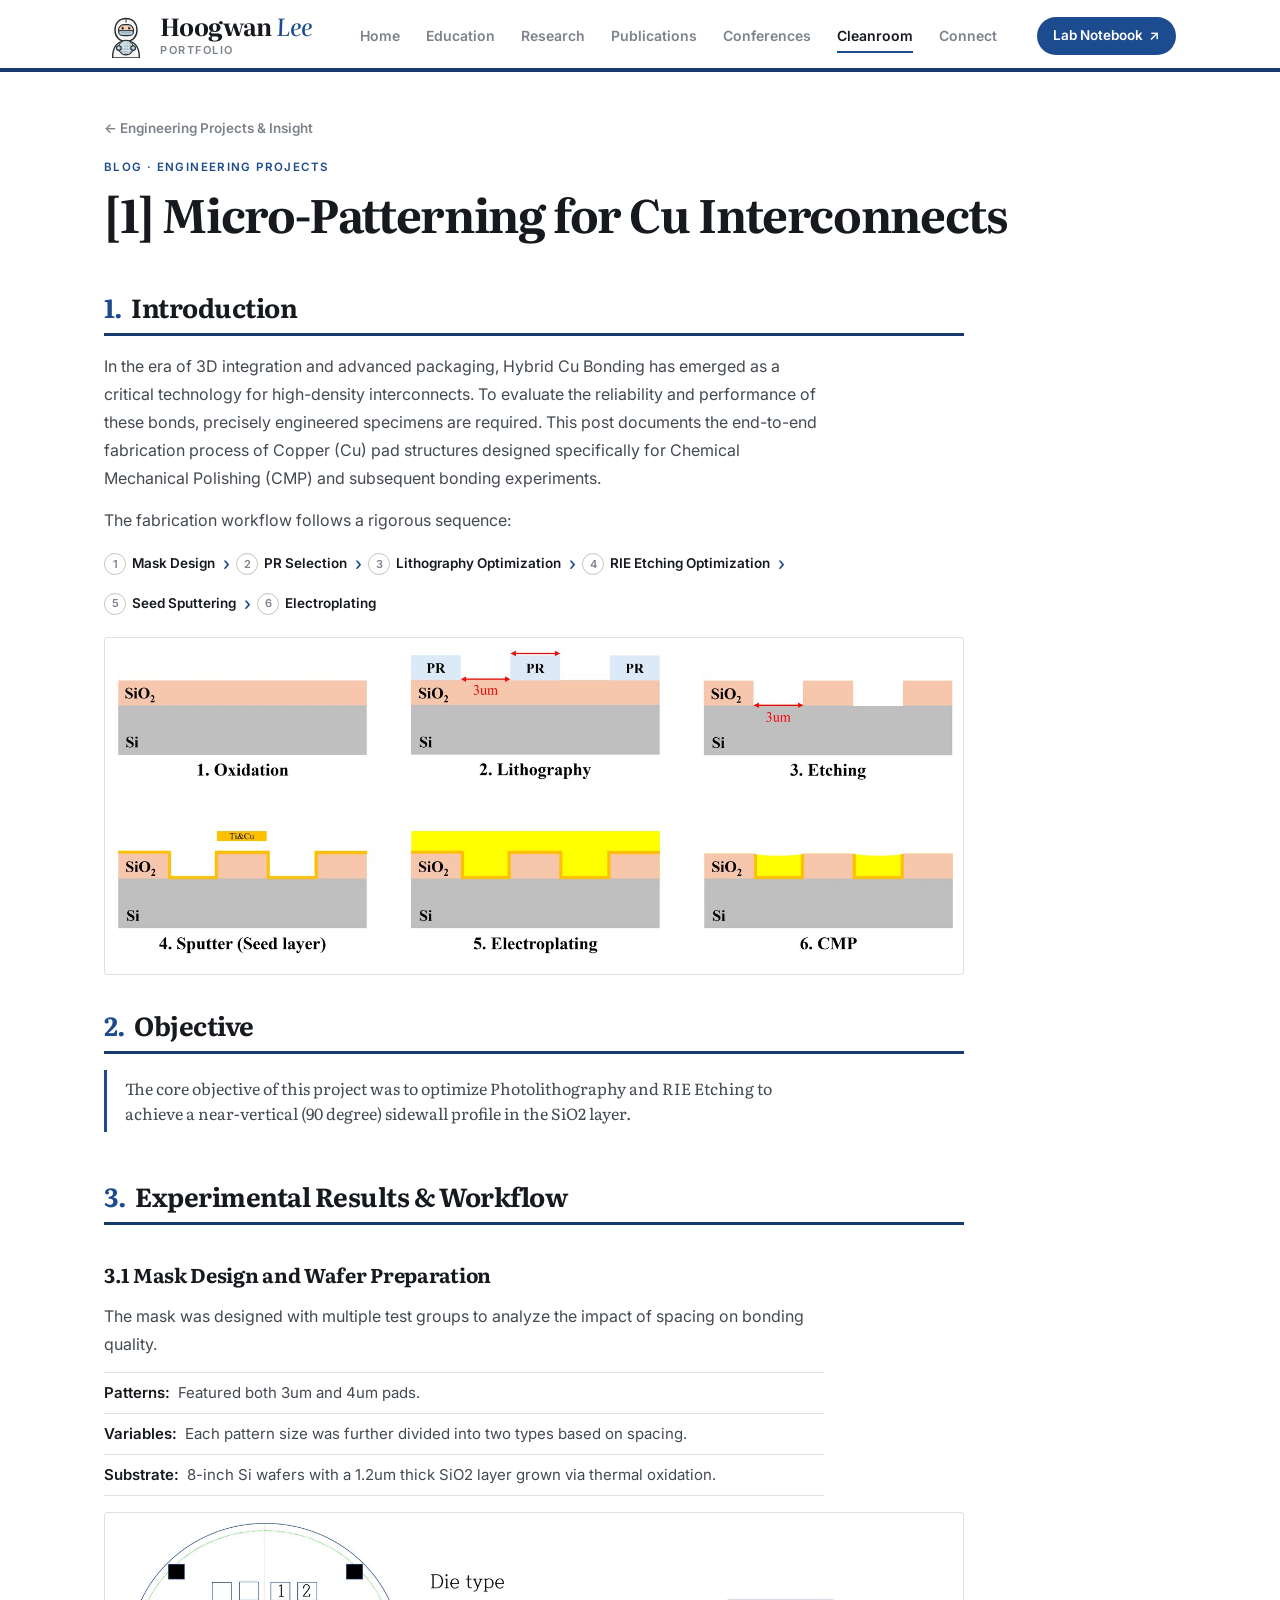
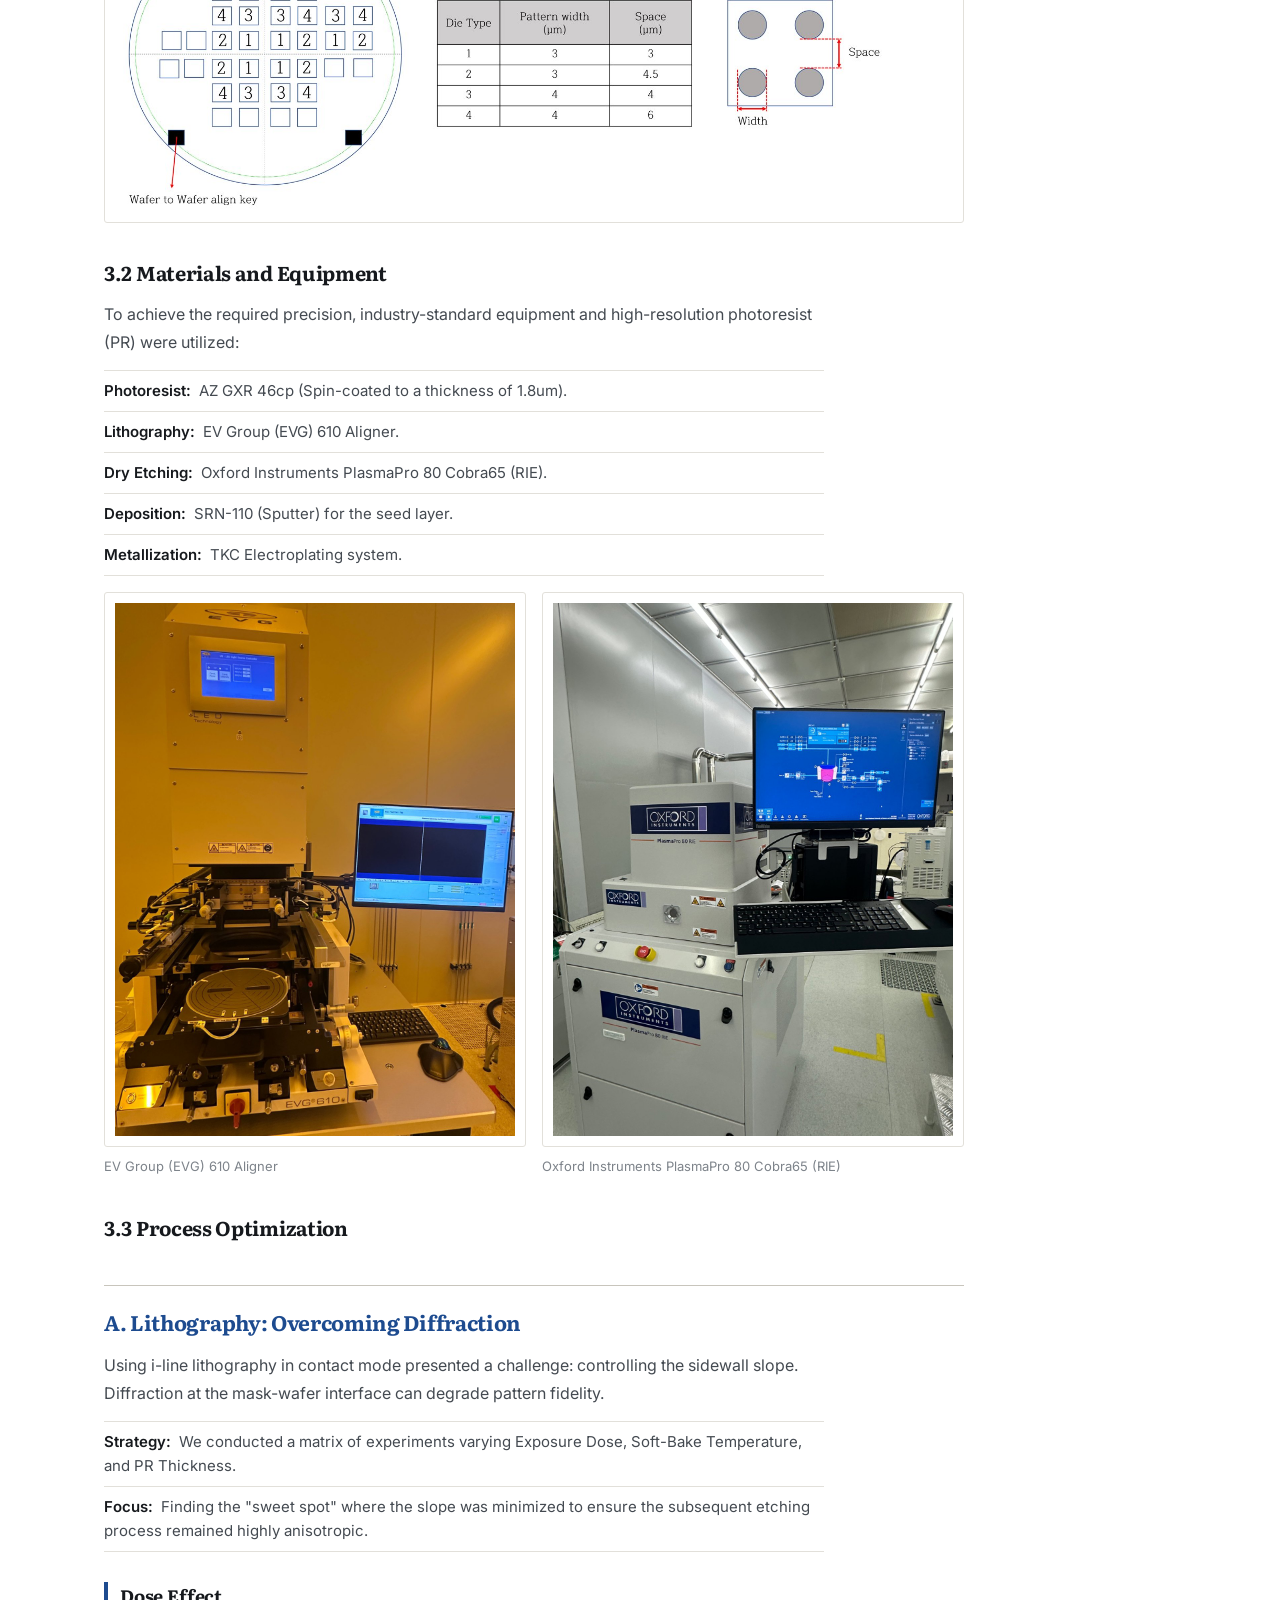
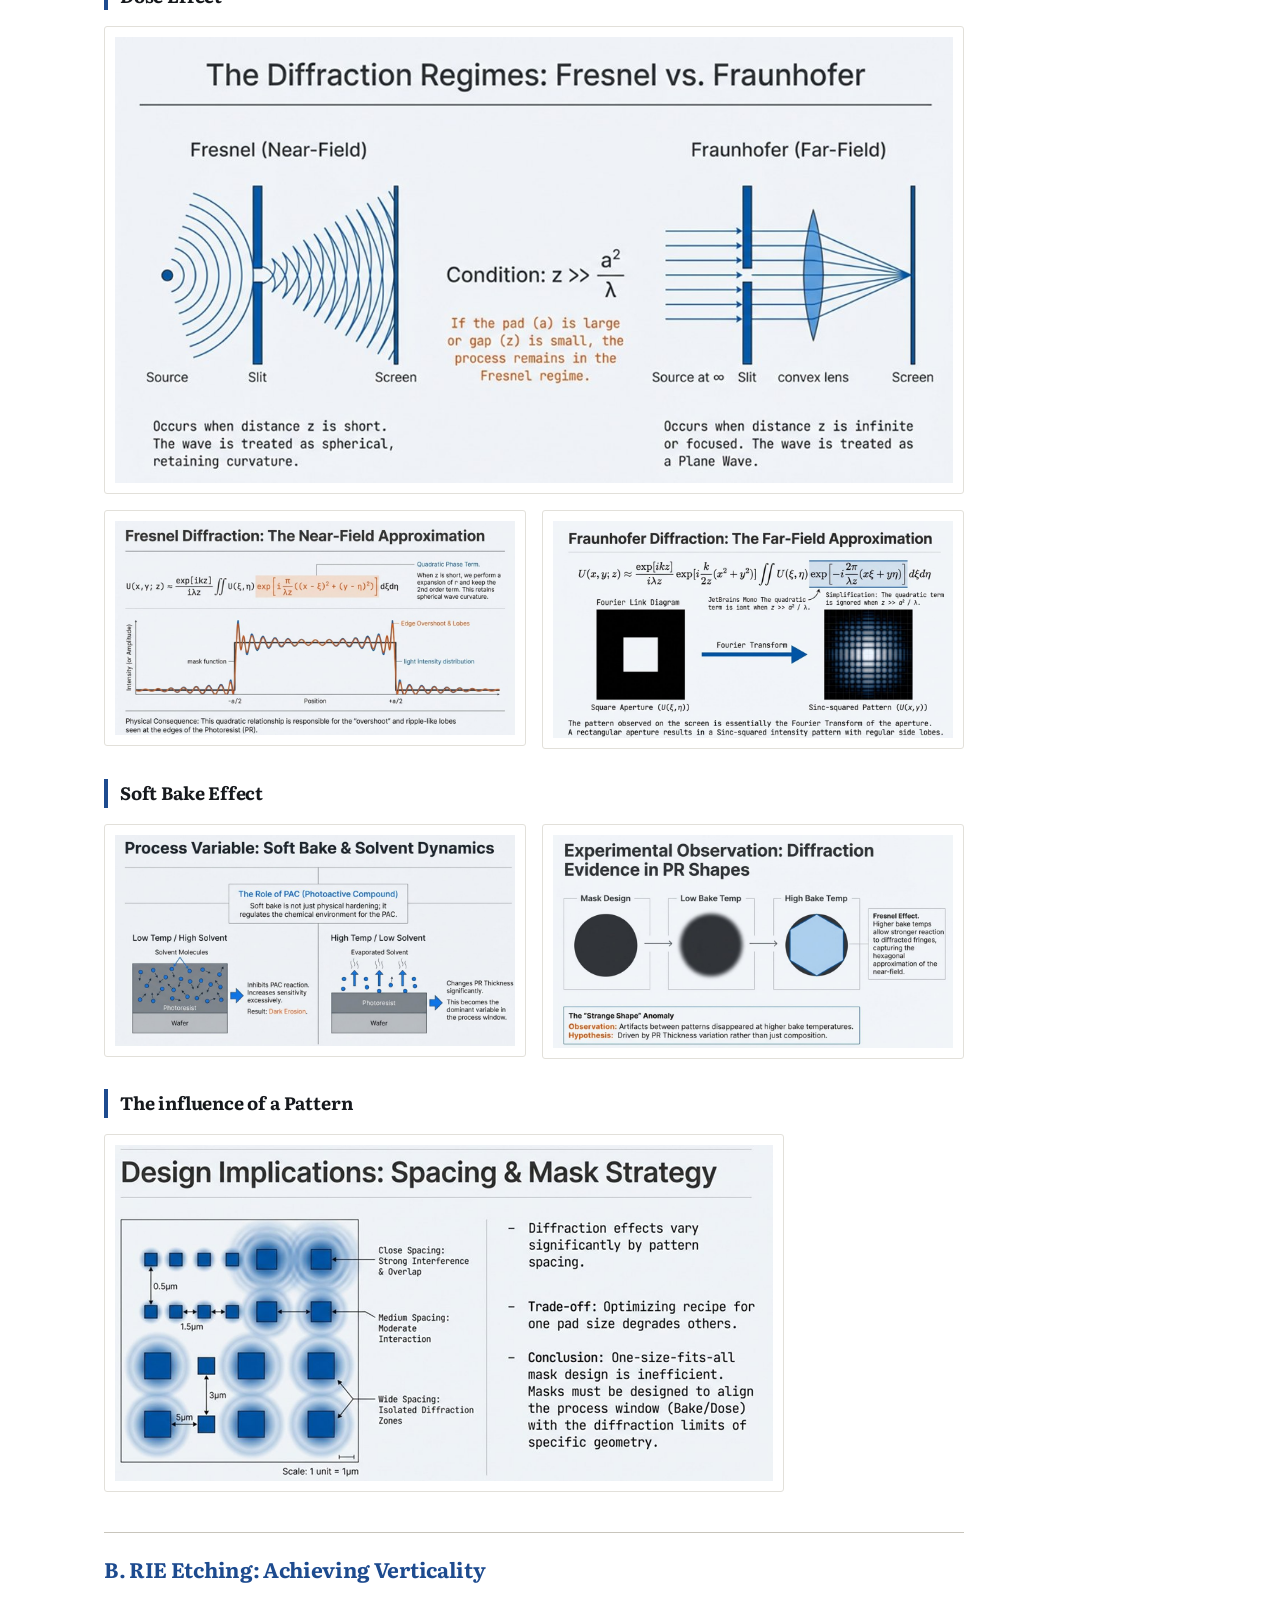
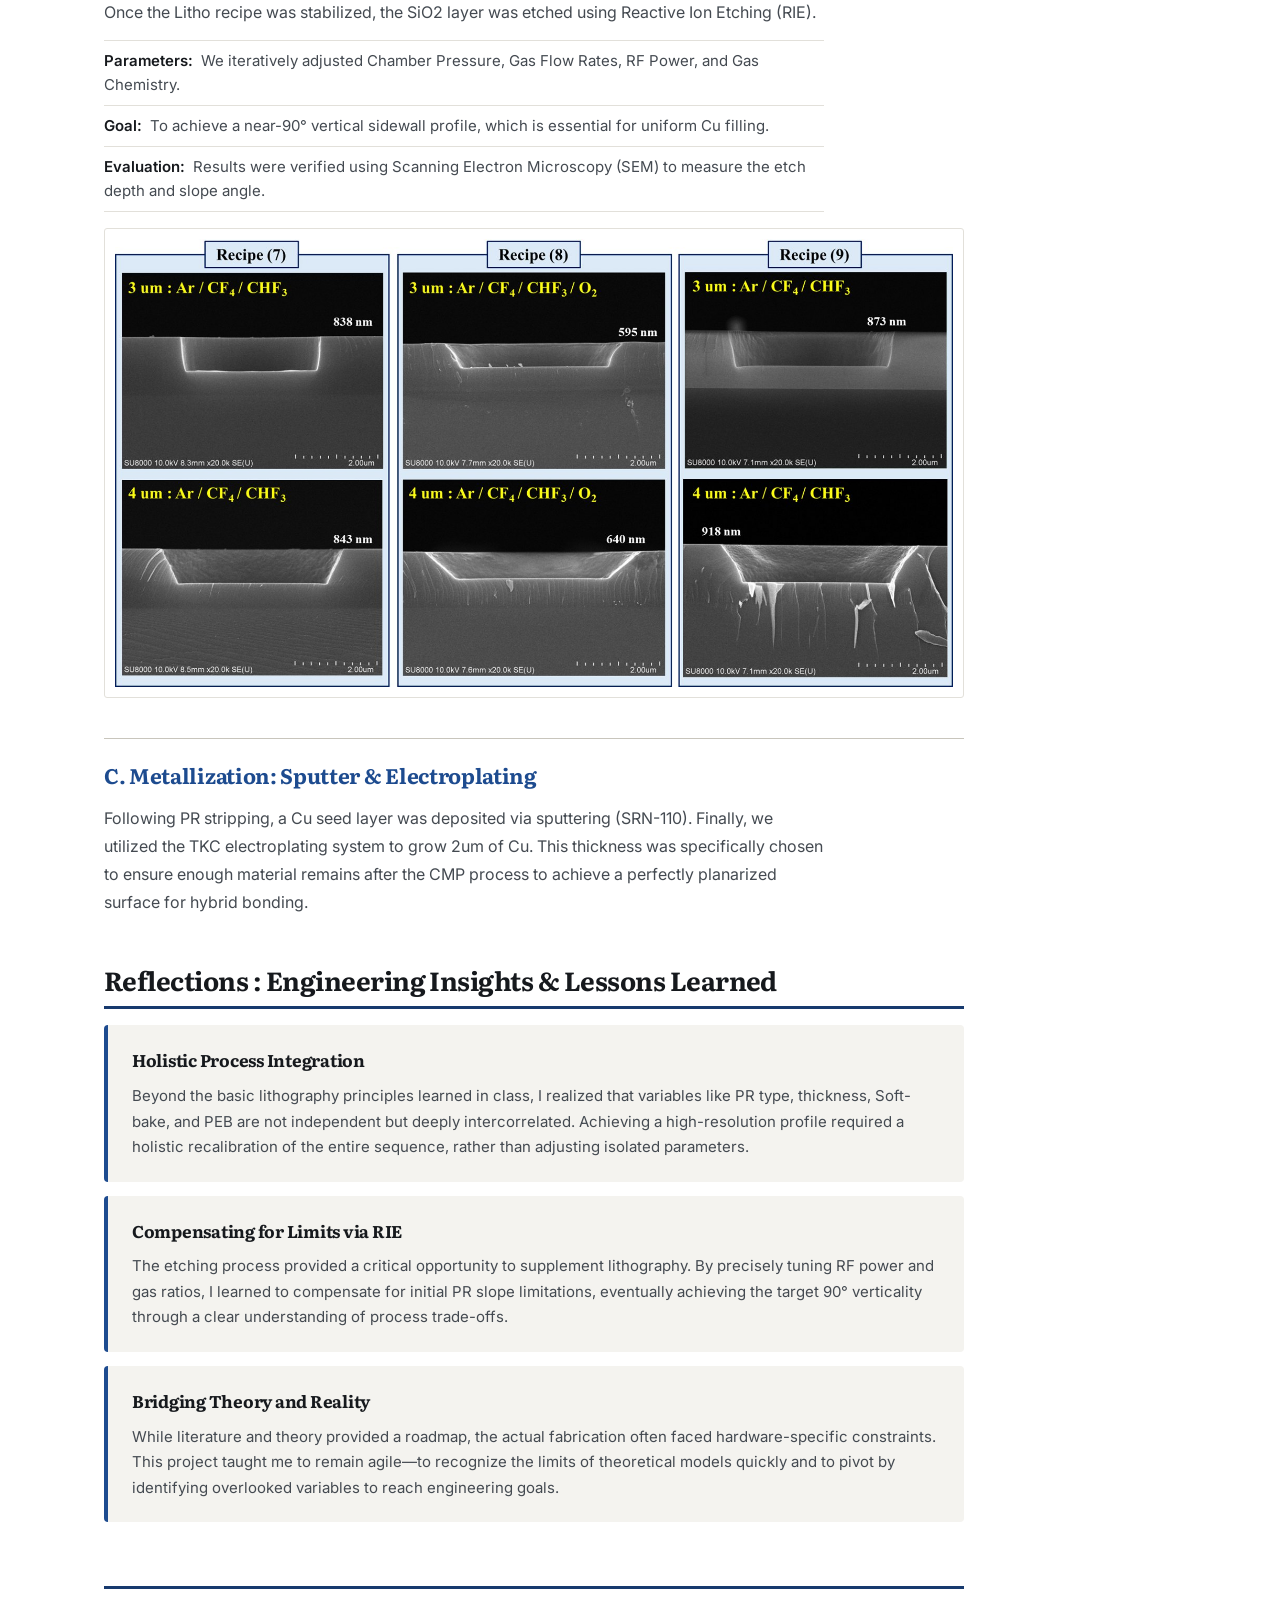
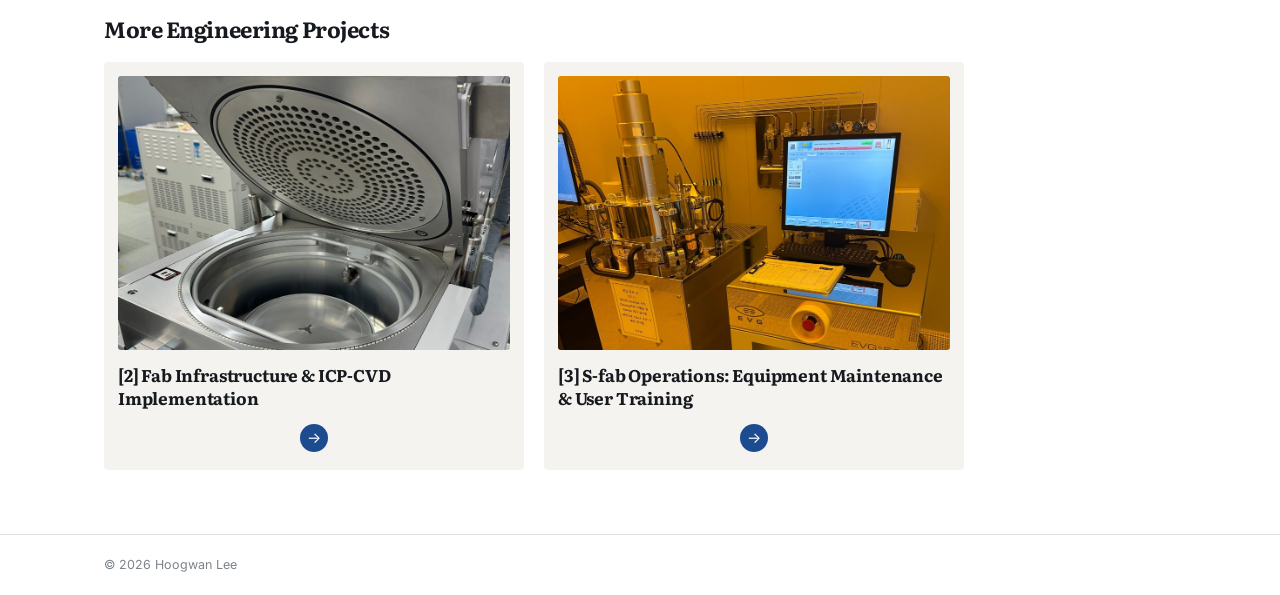
==== commit 91691e79: "Connect: section heading plus business-card panel; light footer Co-Authored-By: Claude Opus 5.5 <nor" ====
--- a/blog-1.html
+++ b/blog-1.html
@@ -176,10 +176,11 @@
 .facts li { display: grid; grid-template-columns: 128px 1fr; gap: 16px; padding: 9px 0; border-top: 1px solid var(--line); align-items: baseline; }
 .facts li > span { min-width: 0; }
 .facts li > span:first-child { color: var(--ink-soft); font-size: 11.5px; font-weight: 600; letter-spacing: 0.08em; text-transform: uppercase; }
-.row-media { display: grid; grid-template-columns: minmax(0, 760px) 132px; justify-content: space-between; gap: 28px; align-items: start; }
-.row-media > * { min-width: 0; }
-.row-thumb.zoom { padding: 4px; }
-.row-thumb.zoom img { aspect-ratio: 3 / 4; object-fit: cover; }
+.row-photo.zoom { display: block; width: 100%; max-width: 170px; margin-top: 14px; padding: 4px; }
+.row-photo.zoom img { aspect-ratio: 4 / 3; object-fit: cover; }
+.scholar-link { display: inline-flex; align-items: center; gap: 8px; margin-top: 22px; padding: 9px 16px; border: 1px solid var(--line-strong); border-radius: 999px; font-size: 14px; font-weight: 600; color: var(--ink); text-decoration: none; transition: border-color .15s, color .15s; }
+.scholar-link svg { color: var(--signal); }
+.scholar-link:hover { border-color: var(--signal); color: var(--signal); }
 .thesis { font-family: var(--serif); font-style: italic; font-size: 16px; }
 
 /* figures inside research rows */
@@ -215,6 +216,10 @@
 .conf-title { margin: 0 0 3px; font-size: 15px; font-weight: 500; line-height: 1.45; }
 .conf-auth { margin: 0; font-size: 13px; color: var(--ink-soft); }
 .conf-auth b { color: var(--ink-mid); }
+.pdf-link { display: inline-flex; align-items: center; gap: 5px; margin-top: 7px; padding: 3px 10px; border: 1px solid var(--line-strong); border-radius: 999px; font-size: 12px; font-weight: 600; color: var(--signal); text-decoration: none; transition: border-color .15s, background .15s; }
+.pdf-link:hover { border-color: var(--signal); background: var(--panel); }
+.conf-video { position: relative; width: 100%; max-width: 100%; aspect-ratio: 16 / 9; margin-top: 12px; border-radius: 4px; overflow: hidden; background: var(--band-deep); }
+.conf-video iframe { position: absolute; inset: 0; width: 100%; height: 100%; border: 0; }
 .type { justify-self: end; font-size: 11px; font-weight: 600; letter-spacing: 0.08em; text-transform: uppercase; border: 1px solid var(--line-strong); color: var(--ink-soft); padding: 2px 8px; border-radius: 2px; }
 .type.oral { border-color: var(--signal); color: var(--signal); }
 
@@ -319,13 +324,12 @@
 .post-pending { padding: 16px 18px; border-left: 2px solid var(--line-strong); color: var(--ink-soft); font-style: italic; }
 
 /* ---------- connect ---------- */
-.connect { margin-top: 44px; background: var(--band); color: var(--on-band); }
-.connect .wrap { padding-block: 56px; display: grid; grid-template-columns: 360px 1fr; gap: 52px; align-items: center; }
-.connect .wrap > * { min-width: 0; }
-.connect .kicker { color: var(--on-band-soft); }
+.connect { padding-bottom: 56px; }
+.card { margin-top: 22px; display: grid; grid-template-columns: 300px minmax(0, 1fr); gap: 48px; align-items: center; padding: 40px 44px; border-radius: 10px; background: var(--band); color: var(--on-band); box-shadow: 0 10px 34px rgba(22,25,29,0.14); }
+.card > * { min-width: 0; }
+.card-name { margin: 0 0 6px; font-family: var(--serif); font-size: clamp(28px, 3vw, 38px); font-weight: 700; letter-spacing: -0.03em; line-height: 1.1; }
 .portrait { margin: 0; }
-.portrait img { display: block; width: 100%; height: auto; aspect-ratio: 4 / 5; object-fit: cover; object-position: 47% 60%; border-radius: 3px; max-width: 100%; }
-.connect h2 { margin: 12px 0 6px; font-family: var(--serif); font-size: clamp(30px, 3.4vw, 42px); font-weight: 700; letter-spacing: -0.03em; line-height: 1.1; }
+.portrait img { display: block; width: 100%; height: auto; aspect-ratio: 4 / 5; object-fit: cover; object-position: 47% 60%; border-radius: 6px; max-width: 100%; }
 .affil { margin: 0 0 26px; color: var(--on-band-soft); font-size: 15px; line-height: 1.6; }
 .contact { margin: 0; display: grid; grid-template-columns: 100px 1fr; gap: 10px 18px; font-size: 15px; }
 .contact dt { font-size: 11px; font-weight: 600; letter-spacing: 0.1em; text-transform: uppercase; color: var(--on-band-soft); padding-top: 3px; }
@@ -342,7 +346,7 @@
 .btn { display: inline-flex; align-items: center; gap: 8px; padding: 11px 20px; border-radius: 999px; font-weight: 600; font-size: 14px; text-decoration: none; border: 1px solid var(--on-band-soft); color: var(--on-band); }
 .btn.primary { background: var(--on-band); border-color: var(--on-band); color: var(--band-deep); }
 .btn:hover { border-color: var(--on-band); }
-footer { background: var(--band-deep); color: var(--on-band-soft); }
+footer { border-top: 1px solid var(--line); color: var(--ink-soft); }
 footer .wrap { padding-block: 20px; display: flex; flex-wrap: wrap; justify-content: space-between; gap: 8px; font-size: 12.5px; }
 .cleanroom-page footer { margin-top: 56px; }
 
@@ -368,7 +372,7 @@
   .lead-top { padding-block: 32px 22px; }
   .lead { grid-template-columns: 1fr; gap: 28px; }
   .tabpanel { min-height: 0; }
-  .connect .wrap { grid-template-columns: 1fr; gap: 32px; }
+  .card { grid-template-columns: 1fr; gap: 28px; padding: 28px 24px; }
   .portrait { max-width: 360px; }
   .skills { grid-template-columns: 1fr; gap: 0; }
   .courses-body { grid-template-columns: 1fr; padding-left: 0; }
@@ -387,8 +391,8 @@
   .nb-btn { right: max(16px, env(safe-area-inset-right, 0px)); }
   .row { grid-template-columns: 1fr; gap: 8px; }
   .when .deg { display: inline; font-size: 22px; margin-right: 8px; }
+  .row-photo.zoom { max-width: 220px; }
   .facts li { grid-template-columns: 1fr; gap: 2px; }
-  .row-media { grid-template-columns: minmax(0, 1fr) 96px; gap: 14px; }
   .plates { grid-template-columns: 1fr; }
   .course-list.two { columns: 1; }
   .lead-pub { grid-template-columns: 1fr; gap: 10px; }
@@ -401,6 +405,7 @@
   .fig-pair { grid-template-columns: 1fr; }
   .more-posts .blog-grid { grid-template-columns: 1fr; }
   .contact { grid-template-columns: 1fr; gap: 2px; }
+  .card { padding: 22px 18px; }
   .contact dd { margin-bottom: 10px; }
 }
 </style>
@@ -584,7 +589,7 @@
   Array.prototype.forEach.call(document.querySelectorAll('.zoom'), function (btn) {
     btn.addEventListener('click', function () {
       var src = btn.querySelector('img');
-      img.src = src.getAttribute('src'); img.alt = src.alt; cap.textContent = btn.getAttribute('data-cap') || '';
+      img.src = btn.getAttribute('data-full') || src.getAttribute('src'); img.alt = src.alt; cap.textContent = btn.getAttribute('data-cap') || '';
       last = btn; box.hidden = false; document.getElementById('lightbox-close').focus();
     });
   });
